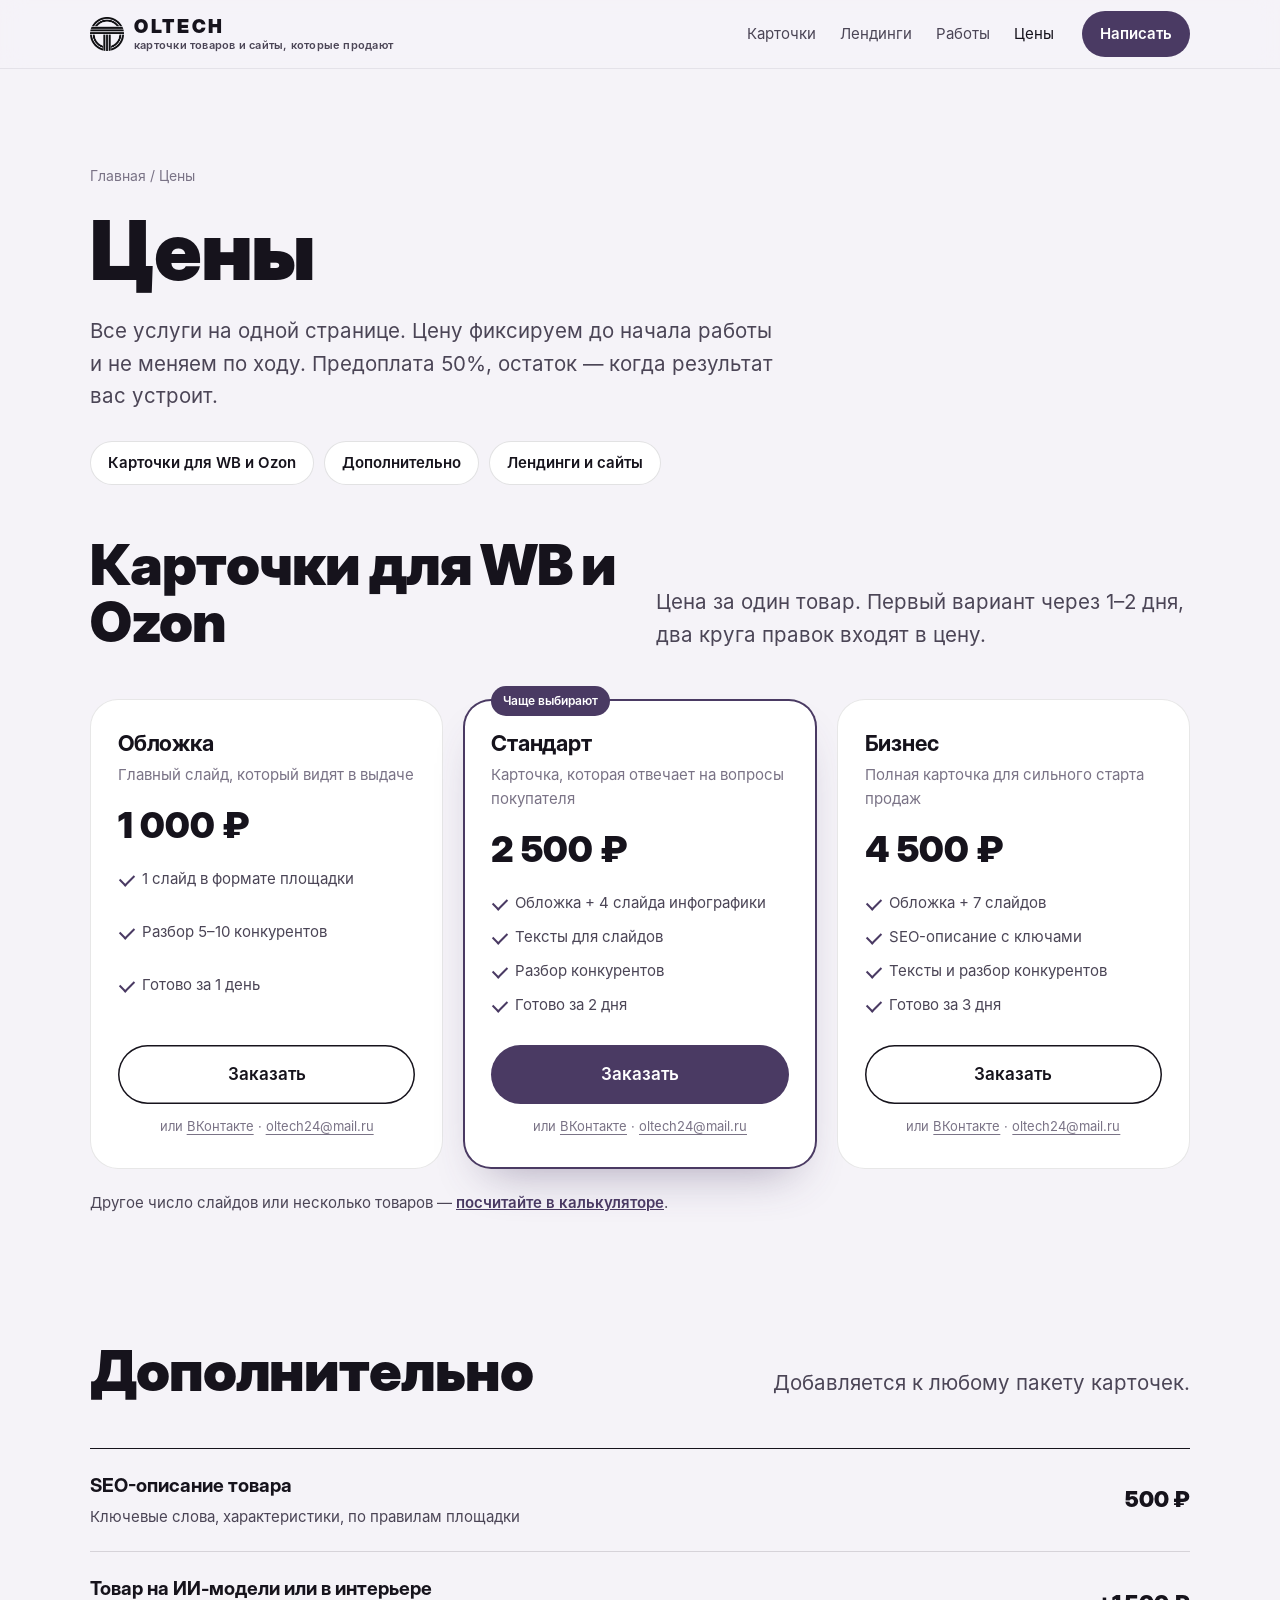
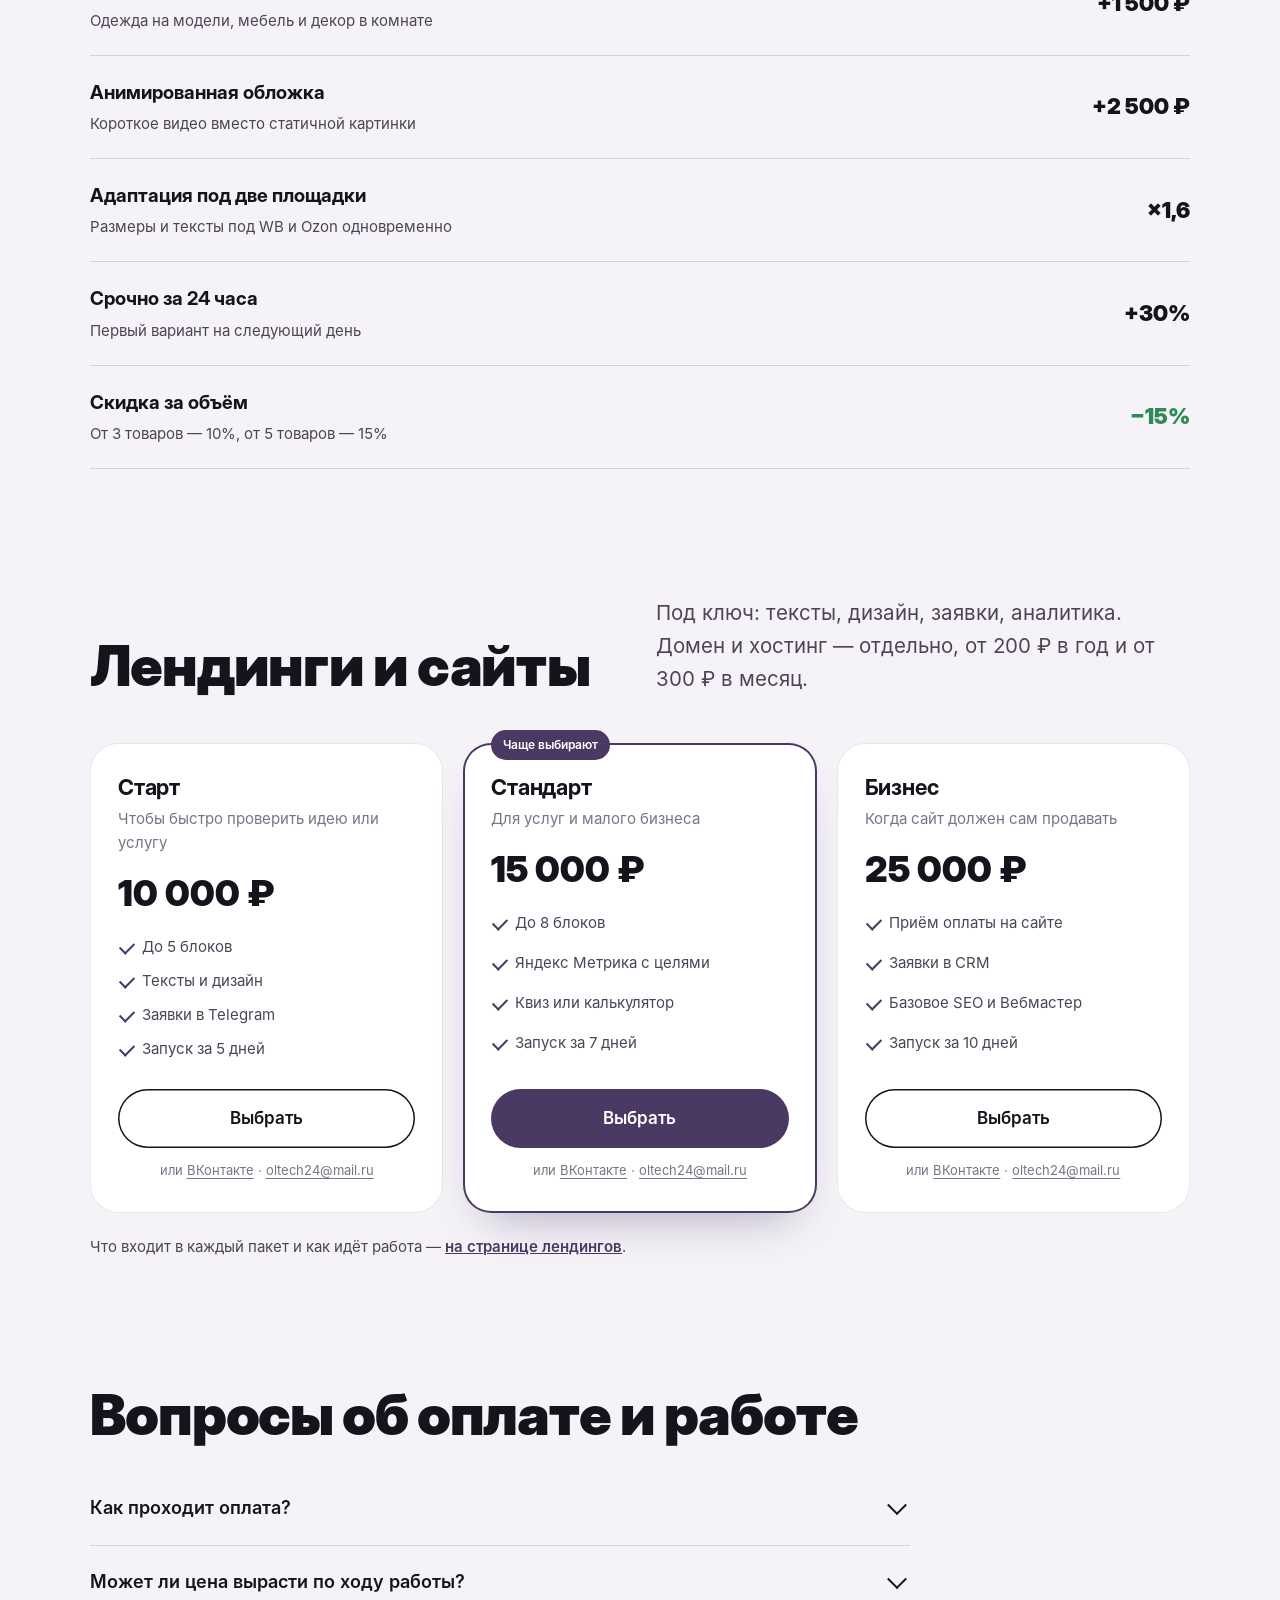
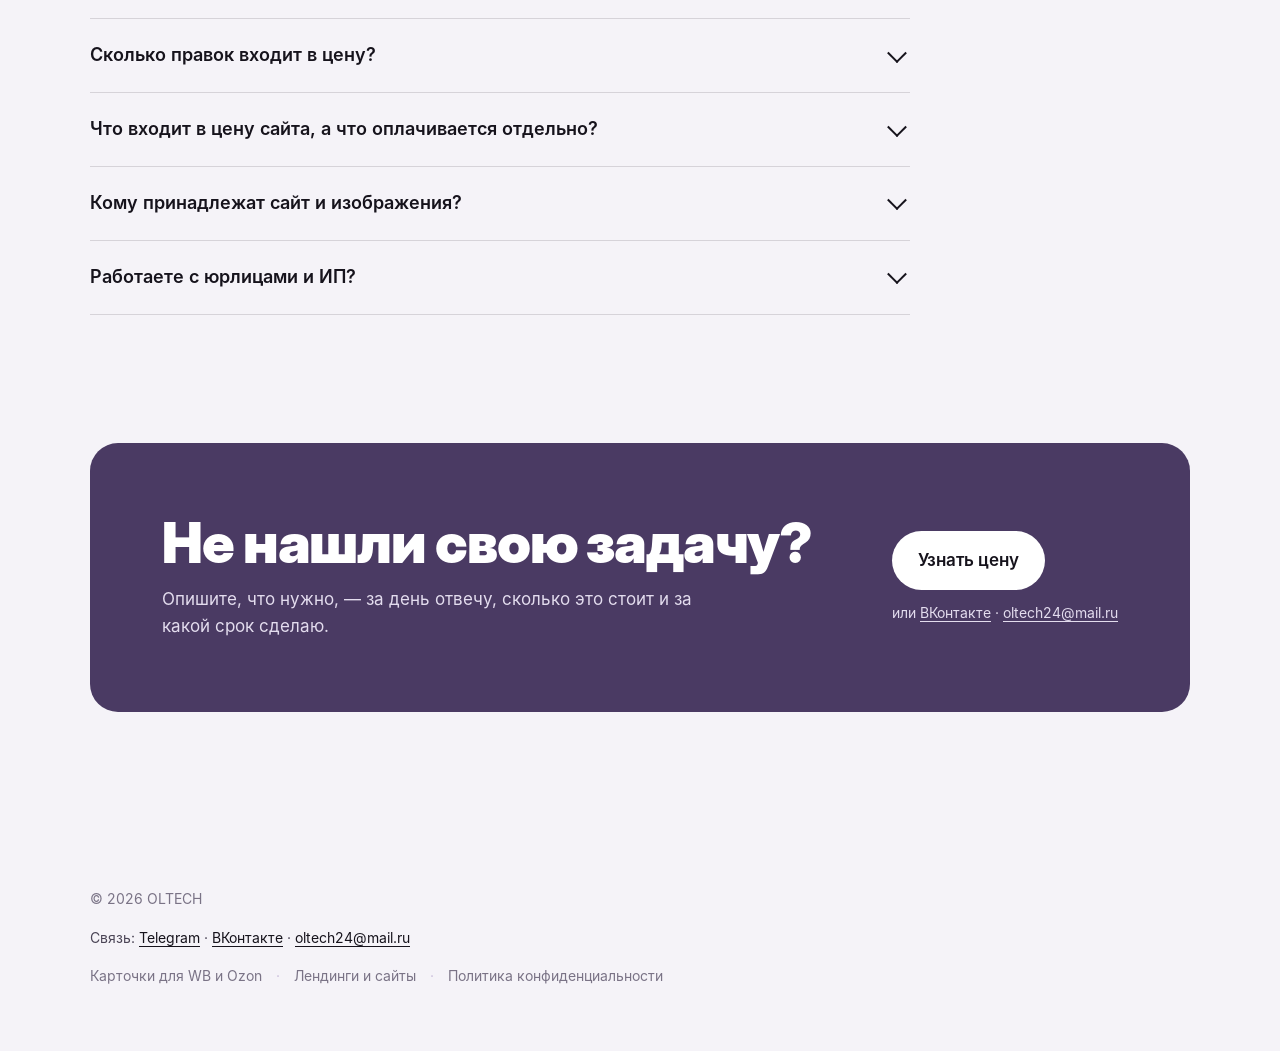
==== ceny/index.html @ dd29d1e2 "Контакты: ВК и почта под всеми кнопками связи (первый экран, тарифы, калькулятор) Co-Authored-By: Cl" ====
<!doctype html>
<html lang="ru">
<head>
<meta charset="utf-8">
<meta name="viewport" content="width=device-width, initial-scale=1">
<title>Цены на карточки для WB и Ozon и лендинги | OLTECH</title>
<meta name="description" content="Все цены OLTECH на одной странице: карточки для Wildberries и Ozon от 1 000 ₽, SEO-описание от 500 ₽, лендинги под ключ от 10 000 ₽. Цена фиксируется до начала работы.">
<link rel="canonical" href="https://oltech24.ru/ceny/">
<meta property="og:type" content="website">
<meta property="og:title" content="Цены OLTECH: карточки и лендинги">
<meta property="og:description" content="Карточки от 1 000 ₽, лендинги от 10 000 ₽. Цена фиксируется до начала работы.">
<meta property="og:url" content="https://oltech24.ru/ceny/">
<meta property="og:image" content="https://oltech24.ru/og.jpg">
<meta name="theme-color" content="#f5f3f8">
<link rel="icon" href="/favicon.png" type="image/png">
<link rel="apple-touch-icon" href="/apple-touch-icon.png">
<link rel="preload" href="/assets/fonts/inter-display-900.woff" as="font" type="font/woff" crossorigin>
<link rel="stylesheet" href="/assets/css/style.css?v=18">
<script type="application/ld+json">
{"@context":"https://schema.org","@graph":[
{"@type":"BreadcrumbList","itemListElement":[{"@type":"ListItem","position":1,"name":"Главная","item":"https://oltech24.ru/"},{"@type":"ListItem","position":2,"name":"Цены","item":"https://oltech24.ru/ceny/"}]},
{"@type":"OfferCatalog","name":"Услуги OLTECH","itemListElement":[
{"@type":"Offer","name":"Карточка товара: обложка","price":"1000","priceCurrency":"RUB"},
{"@type":"Offer","name":"Карточка товара: обложка и 4 слайда","price":"2500","priceCurrency":"RUB"},
{"@type":"Offer","name":"Карточка товара: обложка, 7 слайдов и SEO-описание","price":"4500","priceCurrency":"RUB"},
{"@type":"Offer","name":"Лендинг «Старт»","price":"10000","priceCurrency":"RUB"},
{"@type":"Offer","name":"Лендинг «Стандарт»","price":"15000","priceCurrency":"RUB"},
{"@type":"Offer","name":"Лендинг «Бизнес»","price":"25000","priceCurrency":"RUB"}]}
]}
</script>
</head>
<body>
<a class="skip" href="#main">К содержанию</a>

<header class="top">
  <div class="wrap">
    <a class="brand" href="/" aria-label="OLTECH, на главную"><img src="/assets/img/logo.png" alt="" width="34" height="34"><span class="brand-t"><b>OLTECH</b><small>карточки товаров и сайты,<br> которые продают</small></span></a>
    <nav class="nav" id="nav" aria-label="Разделы">
      <a href="/kartochki/">Карточки</a>
      <a href="/lendingi/">Лендинги</a>
      <a href="/#works">Работы</a>
      <a href="/ceny/" aria-current="page">Цены</a>
    </nav>
    <a class="btn btn-main" data-contact="Здравствуйте! Хочу узнать стоимость." href="https://t.me/olvr23">Написать</a>
    <button class="burger" type="button" aria-controls="nav" aria-expanded="false" aria-label="Меню"><span></span></button>
  </div>
</header>

<main id="main">
  <section class="page-hero" style="padding-bottom:28px">
    <div class="wrap">
      <p class="crumbs"><a href="/">Главная</a> / Цены</p>
      <h1>Цены</h1>
      <p class="lead">Все услуги на одной странице. Цену фиксируем до начала работы и не меняем по ходу. Предоплата 50%, остаток — когда результат вас устроит.</p>
      <div class="price-jump">
        <a href="#cards">Карточки для WB и Ozon</a>
        <a href="#extra">Дополнительно</a>
        <a href="#sites">Лендинги и сайты</a>
      </div>
    </div>
  </section>

  <section class="blk" id="cards" style="padding-top:24px" aria-labelledby="cards-h">
    <div class="wrap">
      <div class="blk-head">
        <h2 id="cards-h">Карточки для WB и Ozon</h2>
        <p class="lead">Цена за один товар. Первый вариант через 1–2 дня, два круга правок входят в цену.</p>
      </div>
      <div class="plans">
        <article class="plan">
          <h3>Обложка</h3>
          <p class="plan-for">Главный слайд, который видят в выдаче</p>
          <p class="plan-price">1 000 ₽</p>
          <ul>
            <li>1 слайд в формате площадки</li>
            <li>Разбор 5–10 конкурентов</li>
            <li>Готово за 1 день</li>
          </ul>
          <a class="btn btn-line" data-contact="Здравствуйте! Хочу обложку карточки (1 000 ₽). Товар: " href="https://t.me/olvr23">Заказать</a><span class="alt-contact">или <a href="https://vk.ru/id1036892390" target="_blank" rel="noopener">ВКонтакте</a> · <a href="mailto:oltech24@mail.ru">oltech24@mail.ru</a></span>
        </article>
        <article class="plan best">
          <span class="plan-tag">Чаще выбирают</span>
          <h3>Стандарт</h3>
          <p class="plan-for">Карточка, которая отвечает на вопросы покупателя</p>
          <p class="plan-price">2 500 ₽</p>
          <ul>
            <li>Обложка + 4 слайда инфографики</li>
            <li>Тексты для слайдов</li>
            <li>Разбор конкурентов</li>
            <li>Готово за 2 дня</li>
          </ul>
          <a class="btn btn-main" data-contact="Здравствуйте! Хочу карточку «Стандарт» (2 500 ₽). Товар: " href="https://t.me/olvr23">Заказать</a><span class="alt-contact">или <a href="https://vk.ru/id1036892390" target="_blank" rel="noopener">ВКонтакте</a> · <a href="mailto:oltech24@mail.ru">oltech24@mail.ru</a></span>
        </article>
        <article class="plan">
          <h3>Бизнес</h3>
          <p class="plan-for">Полная карточка для сильного старта продаж</p>
          <p class="plan-price">4 500 ₽</p>
          <ul>
            <li>Обложка + 7 слайдов</li>
            <li>SEO-описание с ключами</li>
            <li>Тексты и разбор конкурентов</li>
            <li>Готово за 3 дня</li>
          </ul>
          <a class="btn btn-line" data-contact="Здравствуйте! Хочу карточку «Бизнес» (4 500 ₽). Товар: " href="https://t.me/olvr23">Заказать</a><span class="alt-contact">или <a href="https://vk.ru/id1036892390" target="_blank" rel="noopener">ВКонтакте</a> · <a href="mailto:oltech24@mail.ru">oltech24@mail.ru</a></span>
        </article>
      </div>
      <p class="price-more">Другое число слайдов или несколько товаров — <a href="/kartochki/#calc">посчитайте в калькуляторе</a>.</p>
    </div>
  </section>

  <section class="blk" id="extra" style="padding-top:0" aria-labelledby="extra-h">
    <div class="wrap">
      <div class="blk-head">
        <h2 id="extra-h">Дополнительно</h2>
        <p class="lead">Добавляется к любому пакету карточек.</p>
      </div>
      <div class="price-list">
        <div><span><b>SEO-описание товара</b>Ключевые слова, характеристики, по правилам площадки</span><em>500 ₽</em></div>
        <div><span><b>Товар на ИИ-модели или в интерьере</b>Одежда на модели, мебель и декор в комнате</span><em>+1 500 ₽</em></div>
        <div><span><b>Анимированная обложка</b>Короткое видео вместо статичной картинки</span><em>+2 500 ₽</em></div>
        <div><span><b>Адаптация под две площадки</b>Размеры и тексты под WB и Ozon одновременно</span><em>×1,6</em></div>
        <div><span><b>Срочно за 24 часа</b>Первый вариант на следующий день</span><em>+30%</em></div>
        <div class="price-good"><span><b>Скидка за объём</b>От 3 товаров — 10%, от 5 товаров — 15%</span><em>−15%</em></div>
      </div>
    </div>
  </section>

  <section class="blk" id="sites" style="padding-top:0" aria-labelledby="sites-h">
    <div class="wrap">
      <div class="blk-head">
        <h2 id="sites-h">Лендинги и сайты</h2>
        <p class="lead">Под ключ: тексты, дизайн, заявки, аналитика. Домен и хостинг — отдельно, от 200 ₽ в год и от 300 ₽ в месяц.</p>
      </div>
      <div class="plans">
        <article class="plan">
          <h3>Старт</h3>
          <p class="plan-for">Чтобы быстро проверить идею или услугу</p>
          <p class="plan-price">10 000 ₽</p>
          <ul>
            <li>До 5 блоков</li>
            <li>Тексты и дизайн</li>
            <li>Заявки в Telegram</li>
            <li>Запуск за 5 дней</li>
          </ul>
          <a class="btn btn-line" data-contact="Здравствуйте! Интересует лендинг, пакет «Старт» (10 000 ₽). Мой бизнес: " href="https://t.me/olvr23">Выбрать</a><span class="alt-contact">или <a href="https://vk.ru/id1036892390" target="_blank" rel="noopener">ВКонтакте</a> · <a href="mailto:oltech24@mail.ru">oltech24@mail.ru</a></span>
        </article>
        <article class="plan best">
          <span class="plan-tag">Чаще выбирают</span>
          <h3>Стандарт</h3>
          <p class="plan-for">Для услуг и малого бизнеса</p>
          <p class="plan-price">15 000 ₽</p>
          <ul>
            <li>До 8 блоков</li>
            <li>Яндекс Метрика с целями</li>
            <li>Квиз или калькулятор</li>
            <li>Запуск за 7 дней</li>
          </ul>
          <a class="btn btn-main" data-contact="Здравствуйте! Интересует лендинг, пакет «Стандарт» (15 000 ₽). Мой бизнес: " href="https://t.me/olvr23">Выбрать</a><span class="alt-contact">или <a href="https://vk.ru/id1036892390" target="_blank" rel="noopener">ВКонтакте</a> · <a href="mailto:oltech24@mail.ru">oltech24@mail.ru</a></span>
        </article>
        <article class="plan">
          <h3>Бизнес</h3>
          <p class="plan-for">Когда сайт должен сам продавать</p>
          <p class="plan-price">25 000 ₽</p>
          <ul>
            <li>Приём оплаты на сайте</li>
            <li>Заявки в CRM</li>
            <li>Базовое SEO и Вебмастер</li>
            <li>Запуск за 10 дней</li>
          </ul>
          <a class="btn btn-line" data-contact="Здравствуйте! Интересует лендинг, пакет «Бизнес» (25 000 ₽). Мой бизнес: " href="https://t.me/olvr23">Выбрать</a><span class="alt-contact">или <a href="https://vk.ru/id1036892390" target="_blank" rel="noopener">ВКонтакте</a> · <a href="mailto:oltech24@mail.ru">oltech24@mail.ru</a></span>
        </article>
      </div>
      <p class="price-more">Что входит в каждый пакет и как идёт работа — <a href="/lendingi/">на странице лендингов</a>.</p>
    </div>
  </section>

  <section class="blk" style="padding-top:0" aria-labelledby="faq-h">
    <div class="wrap">
      <h2 id="faq-h" style="margin-bottom:28px">Вопросы об оплате и работе</h2>
      <div class="faq">
        <details><summary>Как проходит оплата?</summary><p>Предоплата 50%, остаток — когда результат вас устроит. Работаю официально как самозанятый: после оплаты присылаю чек из приложения «Мой налог».</p></details>
        <details><summary>Может ли цена вырасти по ходу работы?</summary><p>Нет. Цену фиксируем до начала, исходя из задачи. Если в процессе вы захотите добавить что-то сверх оговорённого, сначала скажу, сколько это стоит, и только после вашего согласия возьмусь.</p></details>
        <details><summary>Сколько правок входит в цену?</summary><p>Два круга правок — и для карточек, и для сайтов. Мелкие правки на сайте в первый месяц после запуска вношу бесплатно.</p></details>
        <details><summary>Что входит в цену сайта, а что оплачивается отдельно?</summary><p>В цену входят тексты, дизайн, вёрстка, адаптация под телефон, подключение заявок и аналитики. Отдельно — домен (от 200 ₽ в год) и хостинг (от 300 ₽ в месяц): они оформляются на вас, чтобы сайт был вашей собственностью.</p></details>
        <details><summary>Кому принадлежат сайт и изображения?</summary><p>Вам. После оплаты передаю все файлы, доступы к домену, хостингу и Метрике. Права на готовые изображения тоже ваши.</p></details>
        <details><summary>Работаете с юрлицами и ИП?</summary><p>Да. Самозанятый может работать с ИП и компаниями: выставляю счёт и выдаю чек, налог за меня платить не нужно.</p></details>
      </div>
    </div>
  </section>

  <section class="blk" style="padding-top:0">
    <div class="wrap">
      <div class="final">
        <div>
          <h2>Не нашли свою задачу?</h2>
          <p>Опишите, что нужно, — за день отвечу, сколько это стоит и за какой срок сделаю.</p>
        </div>
        <div class="cta-act"><a class="btn btn-main" data-contact="Здравствуйте! Хочу узнать стоимость. Задача: " href="https://t.me/olvr23">Узнать цену</a><span class="alt-contact">или <a href="https://vk.ru/id1036892390" target="_blank" rel="noopener">ВКонтакте</a> · <a href="mailto:oltech24@mail.ru">oltech24@mail.ru</a></span></div>
      </div>
    </div>
  </section>
</main>

<footer class="foot">
  <div class="wrap">
    <span>© <span id="year">2026</span> OLTECH</span>
    <span class="foot-contacts">Связь: <a href="https://t.me/olvr23" target="_blank" rel="noopener">Telegram</a> <span class="dot" aria-hidden="true">·</span> <a href="https://vk.ru/id1036892390" target="_blank" rel="noopener">ВКонтакте</a> <span class="dot" aria-hidden="true">·</span> <a href="mailto:oltech24@mail.ru">oltech24@mail.ru</a></span>
    <span class="foot-links"><a href="/kartochki/">Карточки для WB и Ozon</a> <span class="dot" aria-hidden="true">·</span> <a href="/lendingi/">Лендинги и сайты</a> <span class="dot" aria-hidden="true">·</span> <a href="/privacy/">Политика конфиденциальности</a> <span class="dot" aria-hidden="true">·</span> <button class="linkish" type="button" data-cookie-settings>Настройки cookie</button></span>
  </div>
</footer>
<button class="to-top" type="button" aria-label="Наверх"><svg viewBox="0 0 24 24" fill="none" stroke="currentColor" stroke-width="2.4" stroke-linecap="round" stroke-linejoin="round" aria-hidden="true"><path d="M12 19V5M5 12l7-7 7 7"/></svg></button>
<script src="/assets/js/metrika.js?v=6"></script>
<script src="/assets/js/main.js?v=7" defer></script>
</body>
</html>
---- assets/css/style.css ----
@font-face{font-family:"Inter";src:url(/assets/fonts/inter-400.woff) format("woff");font-weight:400;font-display:swap}
@font-face{font-family:"Inter";src:url(/assets/fonts/inter-600.woff) format("woff");font-weight:600;font-display:swap}
@font-face{font-family:"Inter Display";src:url(/assets/fonts/inter-display-700.woff) format("woff");font-weight:700;font-display:swap}
@font-face{font-family:"Inter Display";src:url(/assets/fonts/inter-display-900.woff) format("woff");font-weight:900;font-display:swap}

:root{
  --paper:#f5f3f8;
  --mist:#e9e4f0;
  --lilac:#cbbfdb;
  --plum:#4a3a63;
  --night:#1c1627;
  --ink:#16131c;
  --ink-2:#4b4556;
  --ink-3:#7a7386;
  --white:#fff;
  --ok:#2f7a4b;
  --display:"Inter Display","Inter",system-ui,sans-serif;
  --body:"Inter",system-ui,-apple-system,"Segoe UI",sans-serif;
  --wrap:1180px;
  --gut:clamp(16px,4vw,40px);
  --r-sm:10px;--r-md:18px;--r-lg:28px;
}
*{box-sizing:border-box;margin:0;padding:0}
html{scroll-behavior:smooth;-webkit-text-size-adjust:100%}
body{font-family:var(--body);font-size:17px;line-height:1.6;color:var(--ink);background:var(--paper);-webkit-font-smoothing:antialiased;overflow-x:hidden}
img{display:block;max-width:100%;height:auto}
a{color:inherit}
button{font:inherit;cursor:pointer}
:focus-visible{outline:3px solid var(--plum);outline-offset:3px;border-radius:6px}
.wrap{max-width:var(--wrap);margin:0 auto;padding:0 var(--gut)}
.skip{position:absolute;left:-999px}.skip:focus{left:16px;top:16px;z-index:99;background:var(--white);padding:10px 14px}

/* type */
h1,h2,h3{font-family:var(--display);font-weight:900;letter-spacing:-.02em;line-height:1.02;color:var(--ink)}
h1{font-size:clamp(40px,6.4vw,84px)}
h2{font-size:clamp(32px,4.4vw,56px)}
h3{font-size:clamp(21px,2vw,26px);font-weight:700;letter-spacing:-.01em;line-height:1.15}
.lead{font-size:clamp(18px,1.6vw,21px);color:var(--ink-2);max-width:34em}
.muted{color:var(--ink-3)}
p+p{margin-top:.8em}

/* buttons */
.btn{display:inline-flex;align-items:center;gap:10px;border:0;border-radius:999px;padding:16px 26px;font-weight:600;font-size:17px;text-decoration:none;transition:transform .15s ease,background .2s ease}
.btn:active{transform:scale(.98)}
.btn-main{background:var(--plum);color:var(--white)}
.btn-main:hover{background:var(--night)}
.btn-line{background:transparent;color:var(--ink);box-shadow:inset 0 0 0 1.5px var(--ink)}
.btn-line:hover{background:var(--white)}
.btn svg{width:20px;height:20px;flex:none}

/* header */
.top{position:sticky;top:0;z-index:50;background:rgba(245,243,248,.86);backdrop-filter:saturate(1.4) blur(12px);-webkit-backdrop-filter:saturate(1.4) blur(12px);border-bottom:1px solid rgba(22,19,28,.07)}
.top .wrap{display:flex;align-items:center;gap:28px;height:68px}
.brand{display:flex;align-items:center;gap:10px;text-decoration:none}
.brand img{width:34px;height:34px}
.brand b{font-family:var(--display);font-weight:900;font-size:19px;letter-spacing:.14em}
.brand-t{display:flex;flex-direction:column;line-height:1}
.brand-t small{margin-top:4px;font-size:11px;font-weight:600;letter-spacing:.02em;color:var(--ink-2);white-space:nowrap}
.brand-t small br{display:none}
@media(max-width:480px){.brand{gap:8px}.brand-t small{font-size:10px;line-height:1.2;margin-top:3px}.brand-t small br{display:inline}}
@media(max-width:340px){.brand-t small{display:none}}
.nav{display:flex;gap:24px;margin-left:auto}
.nav a{text-decoration:none;font-size:15px;color:var(--ink-2)}
.nav a:hover,.nav a[aria-current]{color:var(--ink)}
.top .btn{padding:11px 18px;font-size:15px}
.burger{display:none}
@media(max-width:860px){
  .top .wrap{gap:12px}
  .top .btn{margin-left:auto}
  .burger{display:grid;place-items:center;width:44px;height:44px;border:0;border-radius:12px;background:var(--mist);cursor:pointer;padding:0}
  .burger span,.burger span::before,.burger span::after{display:block;width:18px;height:2px;border-radius:2px;background:var(--ink);transition:transform .2s,opacity .2s}
  .burger span{position:relative}
  .burger span::before,.burger span::after{content:"";position:absolute;left:0}
  .burger span::before{top:-6px}.burger span::after{top:6px}
  .top.open .burger span{background:transparent}
  .top.open .burger span::before{transform:translateY(6px) rotate(45deg)}
  .top.open .burger span::after{transform:translateY(-6px) rotate(-45deg)}
  .nav{display:none;position:absolute;top:68px;left:0;right:0;flex-direction:column;gap:0;margin:0;padding:8px 16px 16px;background:var(--paper);border-bottom:1px solid rgba(22,19,28,.08);box-shadow:0 18px 30px rgba(22,19,28,.08)}
  .top.open .nav{display:flex}
  .nav a{padding:14px 4px;font-size:17px;border-bottom:1px solid rgba(22,19,28,.06)}
  .nav a:last-child{border-bottom:0}
}

/* ---------- HERO: the card that becomes a sale ---------- */
.hero{position:relative;height:300vh;background:linear-gradient(180deg,var(--paper) 0%,var(--mist) 100%)}
.hero-stick{position:sticky;top:68px;height:calc(100vh - 68px);min-height:600px;display:flex;align-items:center;overflow:hidden}
.hero-grid{display:grid;grid-template-columns:1.05fr .95fr;gap:48px;align-items:center;width:100%}
.hero h1 span{display:block}
.hero .lead{margin-top:24px}
.hero-cta{display:flex;flex-wrap:wrap;gap:12px;margin-top:32px}
.hero-facts{display:flex;gap:28px;margin-top:36px;font-size:15px;color:var(--ink-2)}
.hero-facts b{display:block;font-family:var(--display);font-size:26px;font-weight:900;color:var(--ink);line-height:1.1}

.phone{position:relative;justify-self:center;width:min(360px,80vw);aspect-ratio:9/18.5;background:var(--ink);border-radius:46px;padding:12px;box-shadow:0 40px 80px -20px rgba(28,22,39,.45)}
.screen{position:relative;height:100%;background:#f2f1f5;border-radius:36px;overflow:hidden;padding:46px 12px 12px}
.search{height:38px;border-radius:12px;background:var(--white);display:flex;align-items:center;gap:8px;padding:0 12px;font-size:13px;color:var(--ink-3);box-shadow:0 1px 0 rgba(0,0,0,.04)}
.search svg{width:16px;height:16px}
.feed{display:grid;grid-template-columns:1fr 1fr;gap:10px;margin-top:12px}
.tile{background:var(--white);border-radius:12px;padding:6px 6px 10px}
.tile .ph{aspect-ratio:3/4;border-radius:8px;background:linear-gradient(160deg,#e4e1ea,#d6d2de)}
.tile .ln{height:7px;border-radius:4px;background:#e2dfe8;margin:8px 4px 0}
.tile .ln.p{width:46%;height:10px;background:#cfc9d9}
.tile.me .ph{position:relative;overflow:hidden;background:none}
.tile.me img{position:absolute;inset:0;width:100%;height:100%;object-fit:cover}
.tile.me .after{clip-path:inset(0 0 calc(100% * (1 - var(--p,0))) 0)}
.tile.me{position:relative;z-index:2;outline:2px solid transparent;transition:outline-color .3s;transform-origin:85% 15%;transform:scale(calc(1 + var(--lift,0) * .62)) translate(calc(var(--lift,0) * -22%),calc(var(--lift,0) * 18%));box-shadow:0 calc(var(--lift,0) * 30px) calc(var(--lift,0) * 50px) -12px rgba(28,22,39,.5)}
.tile.me.on{outline-color:var(--plum)}
.notes{position:absolute;inset:0;pointer-events:none;z-index:5}
.note{position:absolute;max-width:210px;background:var(--white);border-radius:14px;padding:10px 14px;font-size:14px;line-height:1.35;box-shadow:0 14px 32px -10px rgba(28,22,39,.35);opacity:0;transform:translateY(10px);transition:opacity .35s ease,transform .35s ease}
.note b{display:block;font-size:13px;color:var(--plum)}
.note.on{opacity:1;transform:none}
.note.n1{left:-150px;top:16%}
.note.n2{right:-150px;top:34%}
.note.n3{right:-150px;top:60%}
.scroll-hint{position:absolute;left:50%;bottom:22px;transform:translateX(-50%);font-size:13px;color:var(--ink-3)}
@media(max-width:960px){
  .hero{height:auto}
  .hero-stick{position:relative;top:0;height:auto;min-height:0;padding:56px 0 72px}
  .hero-grid{grid-template-columns:1fr;gap:48px}
  .phone{width:min(320px,72vw)}
  .note{max-width:min(150px,36vw);padding:7px 10px;font-size:11.5px;line-height:1.28;border-radius:11px}
  .note b{font-size:11.5px;margin-bottom:1px}
  .note::after{content:"";position:absolute;width:10px;height:10px;background:var(--white);transform:rotate(45deg);border-radius:2px}
  .note.n1{left:-12vw;top:23%}
  .note.n2{left:-12vw;top:41%}
  .note.n1::after,.note.n2::after{right:-4px;top:calc(50% - 5px)}
  .note.n3{right:-10vw;top:69%}
  .note.n3::after{left:26px;top:-4px}
  .tile.me{transform:scale(calc(1 + var(--lift,0) * .35)) translate(calc(var(--lift,0) * -14%),calc(var(--lift,0) * 10%))}
  .hero-facts{gap:18px}.hero-facts b{font-size:21px;white-space:nowrap}
  .scroll-hint{display:none}
}
@media(prefers-reduced-motion:reduce){
  .hero{height:auto}.hero-stick{position:relative;height:auto;padding:64px 0}
  .tile.me .after{clip-path:none}.note{opacity:1;transform:none;transition:none}
  html{scroll-behavior:auto}
}

/* sections */
section.blk{padding:clamp(72px,10vw,128px) 0}
.blk-head{display:grid;grid-template-columns:1fr 1fr;gap:32px;align-items:end;margin-bottom:48px}
.blk-head .lead{justify-self:end}
@media(max-width:860px){.blk-head{grid-template-columns:1fr}.blk-head .lead{justify-self:start}}

/* services: rows, not cards */
.svc{border-top:1.5px solid var(--ink)}
.svc-row{display:grid;grid-template-columns:1.1fr 1.4fr auto;gap:32px;align-items:center;padding:30px 0;border-bottom:1px solid rgba(22,19,28,.14);text-decoration:none}
.svc-row p{color:var(--ink-2);font-size:16px}
.svc-row .price{font-family:var(--display);font-weight:700;font-size:20px;white-space:nowrap}
.svc-row:hover h3{color:var(--plum)}
.svc-row .soon{font-size:13px;color:var(--ink-3);font-weight:600}
@media(max-width:760px){.svc-row{grid-template-columns:1fr;gap:8px}}

/* works */
.works{background:var(--night);color:var(--white)}
.works h2,.works h3{color:var(--white)}
.works .lead{color:#c9c0d7}
.strip{display:flex;gap:18px;overflow-x:auto;scroll-snap-type:x mandatory;padding:4px var(--gut) 24px;margin:0 calc(var(--gut) * -1);scrollbar-width:thin}
.strip figure{flex:0 0 clamp(220px,26vw,300px);scroll-snap-align:start}
.strip img{border-radius:var(--r-md);aspect-ratio:3/4;object-fit:cover;width:100%;background:#2a2238}
.strip figcaption{margin-top:10px;font-size:14px;color:#b9afc8}
.strip figcaption b{display:block;color:var(--white);font-weight:600}

/* process */
.steps{list-style:none;display:grid;grid-template-columns:repeat(5,1fr);gap:20px;counter-reset:s}
.step{counter-increment:s;padding-top:20px;border-top:1.5px solid var(--ink)}
.step::before{content:counter(s);font-family:var(--display);font-weight:900;font-size:40px;line-height:1;color:var(--lilac);display:block;margin-bottom:14px}
.step p{font-size:15px;color:var(--ink-2);margin-top:6px}
@media(max-width:960px){.steps{grid-template-columns:1fr 1fr}}
@media(max-width:560px){.steps{grid-template-columns:1fr}}

/* about */
.about{display:grid;grid-template-columns:.9fr 1.1fr;gap:56px;align-items:center}
.about img{border-radius:var(--r-lg);aspect-ratio:1;object-fit:cover}
.about ul{list-style:none;margin-top:24px}
.about li{padding:12px 0;border-bottom:1px solid rgba(22,19,28,.12)}
@media(max-width:860px){.about{grid-template-columns:1fr}}

/* faq */
.faq{max-width:820px}
.faq details{border-bottom:1px solid rgba(22,19,28,.14)}
.faq summary{list-style:none;cursor:pointer;padding:22px 40px 22px 0;font-weight:600;font-size:18px;position:relative}
.faq summary::-webkit-details-marker{display:none}
.faq summary::after{content:"";position:absolute;right:6px;top:50%;width:12px;height:12px;border-right:2px solid var(--ink);border-bottom:2px solid var(--ink);transform:translateY(-70%) rotate(45deg);transition:transform .2s}
.faq details[open] summary::after{transform:translateY(-30%) rotate(-135deg)}
.faq details p{padding:0 0 22px;color:var(--ink-2);max-width:62ch}

/* final cta */
.final{background:var(--plum);color:var(--white);border-radius:var(--r-lg);padding:clamp(36px,6vw,72px);display:grid;grid-template-columns:1.3fr auto;gap:32px;align-items:center}
.final h2{color:var(--white)}
.final p{color:#e3dcee;margin-top:14px;max-width:34em}
.final .btn-main{background:var(--white);color:var(--ink)}
.final .btn-main:hover{background:var(--mist)}
@media(max-width:760px){.final{grid-template-columns:1fr}}

/* footer */
.foot{padding:48px 0 64px;font-size:14px;color:var(--ink-3)}
.foot .wrap{display:flex;flex-wrap:wrap;gap:16px 32px;justify-content:space-between}
.foot a{text-decoration:none}.foot a:hover{color:var(--ink)}
.foot-contacts{flex-basis:100%;color:var(--ink-2)}
.foot-contacts a{color:var(--ink);text-decoration:underline;text-underline-offset:3px}

/* кнопка + запасные контакты (ВК, почта) */
.cta-act{display:flex;flex-direction:column;align-items:flex-start;gap:12px}
.alt-contact{font-size:14px;color:var(--ink-3)}
.alt-contact a{color:inherit;text-underline-offset:3px}
.alt-contact a:hover{color:var(--ink)}
.final .alt-contact{color:#e3dcee}
.plan .alt-contact{margin-top:12px;text-align:center;font-size:13px}
.calc-out .alt-contact{color:rgba(255,255,255,.7);font-size:13px}
.calc-out .alt-contact a:hover{color:var(--white)}
.final .alt-contact a:hover{color:var(--white)}

/* ---------- /kartochki ---------- */
.page-hero{padding:clamp(56px,8vw,96px) 0 clamp(40px,6vw,64px)}
.page-hero .lead{margin-top:22px}
.crumbs{font-size:14px;color:var(--ink-3);margin-bottom:22px}
.crumbs a{text-decoration:none}

.ba-wrap{display:grid;grid-template-columns:1fr 1fr;gap:28px}
@media(max-width:860px){.ba-wrap{grid-template-columns:1fr}}
.ba{position:relative;aspect-ratio:3/4;border-radius:var(--r-md);overflow:hidden;user-select:none;touch-action:pan-y;background:var(--mist)}
.ba img{position:absolute;inset:0;width:100%;height:100%;object-fit:cover}
.ba .ba-after{clip-path:inset(0 0 0 var(--x,50%))}
.ba-handle{position:absolute;top:0;bottom:0;left:var(--x,50%);width:2px;background:var(--white);transform:translateX(-1px)}
.ba-handle::after{content:"";position:absolute;top:50%;left:50%;width:44px;height:44px;margin:-22px 0 0 -22px;border-radius:50%;background:var(--white);box-shadow:0 6px 18px rgba(0,0,0,.25)}
.ba input{position:absolute;inset:0;width:100%;height:100%;opacity:0;cursor:ew-resize;margin:0}
.ba-tag{position:absolute;top:14px;padding:6px 12px;border-radius:999px;font-size:13px;font-weight:600;background:rgba(22,19,28,.72);color:var(--white)}
.ba-tag.l{left:14px}.ba-tag.r{right:14px;background:var(--plum)}
.ba-cap{margin-top:12px;font-size:14px;color:var(--ink-3)}

.funnel{display:grid;grid-template-columns:repeat(3,1fr);gap:0;border-top:1.5px solid var(--ink)}
.funnel div{padding:26px 24px 26px 0;border-bottom:1px solid rgba(22,19,28,.14)}
.funnel b{display:block;font-family:var(--display);font-weight:700;font-size:20px;margin-bottom:6px}
.funnel p{color:var(--ink-2);font-size:15px}
@media(max-width:860px){.funnel{grid-template-columns:1fr 1fr}}
@media(max-width:560px){.funnel{grid-template-columns:1fr}}

/* calculator */
.calc{display:grid;grid-template-columns:1.25fr .75fr;gap:0;background:var(--white);border-radius:var(--r-lg);overflow:hidden;box-shadow:0 30px 60px -30px rgba(28,22,39,.3)}
.calc-in{padding:clamp(24px,4vw,44px);display:grid;gap:26px}
.calc-out{background:var(--night);color:var(--white);padding:clamp(24px,4vw,44px);display:flex;flex-direction:column;gap:18px}
.field label,.field legend{display:block;font-weight:600;margin-bottom:10px}
fieldset.field{border:0;min-width:0}
.seg{display:flex;flex-wrap:wrap;gap:8px}
.seg input{position:absolute;opacity:0}
.seg label{margin:0;padding:10px 16px;border-radius:999px;box-shadow:inset 0 0 0 1.5px var(--lilac);font-weight:500;cursor:pointer}
.seg input:checked+label{background:var(--plum);color:var(--white);box-shadow:none}
.seg input:focus-visible+label{outline:3px solid var(--plum);outline-offset:2px}
.range{display:flex;align-items:center;gap:16px}
.range input{flex:1;accent-color:var(--plum)}
.range output{font-family:var(--display);font-weight:900;font-size:26px;min-width:2ch;text-align:right}
.checks{display:grid;gap:10px}
.checks label{display:flex;gap:12px;align-items:flex-start;font-weight:400;margin:0;cursor:pointer}
.checks input{margin-top:5px;width:18px;height:18px;accent-color:var(--plum);flex:none}
.checks small{color:var(--ink-3)}
.sum-label{font-size:15px;color:#c9c0d7}
.sum{font-family:var(--display);font-weight:900;font-size:clamp(40px,5vw,58px);line-height:1}
.per{font-size:15px;color:#c9c0d7}
.disc{font-size:15px;color:#b8e6c6;min-height:1.4em}
.calc-out .btn-main{background:var(--white);color:var(--ink);justify-content:center;margin-top:auto}
.calc-out .btn-line{color:var(--white);box-shadow:inset 0 0 0 1.5px rgba(255,255,255,.4);justify-content:center}
.calc-note{font-size:13px;color:#9d93ad}
@media(max-width:860px){.calc{grid-template-columns:1fr}}

.audit{display:grid;grid-template-columns:1fr auto;gap:28px;align-items:center;padding:clamp(28px,5vw,48px);border-radius:var(--r-lg);box-shadow:inset 0 0 0 1.5px var(--ink)}
.audit p{color:var(--ink-2);margin-top:12px;max-width:40em}
@media(max-width:760px){.audit{grid-template-columns:1fr}}

.toast{position:fixed;left:50%;bottom:24px;transform:translate(-50%,20px);background:var(--ink);color:var(--white);padding:12px 18px;border-radius:12px;font-size:15px;opacity:0;transition:.25s;pointer-events:none;z-index:60}
.toast.on{opacity:1;transform:translate(-50%,0)}

/* Кнопка «наверх» */
.to-top{position:fixed;right:18px;bottom:22px;z-index:60;width:46px;height:46px;border:0;border-radius:50%;background:var(--plum);color:var(--white);display:grid;place-items:center;cursor:pointer;box-shadow:0 10px 24px -8px rgba(28,22,39,.55);opacity:0;transform:translateY(12px);pointer-events:none;transition:opacity .25s,transform .25s}
.to-top.on{opacity:1;transform:none;pointer-events:auto}
.to-top:hover{background:var(--night)}
.to-top svg{width:20px;height:20px}
@media(max-width:860px){.to-top{right:14px;bottom:16px;width:44px;height:44px}}
.foot-links{display:flex;flex-wrap:wrap;align-items:center;gap:8px 14px}
.foot-links .dot{color:var(--lilac)}

/* Пакеты лендингов */
.plans{display:grid;grid-template-columns:repeat(3,1fr);gap:20px;align-items:stretch}
.plan{position:relative;display:flex;flex-direction:column;padding:32px 28px;border-radius:var(--r-lg);background:var(--white);box-shadow:inset 0 0 0 1px rgba(22,19,28,.1)}
.plan.best{box-shadow:inset 0 0 0 2px var(--plum),0 24px 48px -24px rgba(74,58,99,.45)}
.plan-tag{position:absolute;top:-13px;left:28px;padding:5px 12px;border-radius:999px;background:var(--plum);color:var(--white);font-size:12px;font-weight:600}
.plan h3{font-size:22px}
.plan-for{margin-top:6px;color:var(--ink-3);font-size:15px}
.plan-price{margin-top:20px;font-family:var(--display);font-weight:900;font-size:36px;line-height:1}
.plan ul{list-style:none;margin:24px 0 28px;padding:0;display:grid;gap:10px;flex:1}
.plan li{position:relative;padding-left:24px;font-size:15px;color:var(--ink-2)}
.plan li::before{content:"";position:absolute;left:2px;top:.45em;width:12px;height:7px;border-left:2px solid var(--plum);border-bottom:2px solid var(--plum);transform:rotate(-45deg)}
.plan .btn{justify-content:center;text-align:center}
@media(max-width:860px){.plans{grid-template-columns:1fr;gap:28px}}
.search{white-space:nowrap;overflow:hidden}
@media(max-width:375px){.note{max-width:38vw;font-size:11px}.note b{font-size:11px}.search{font-size:12px}}

/* Лендинги: первый экран с макетом сайта */
.lp-grid{display:grid;grid-template-columns:1.02fr .98fr;gap:56px;align-items:center}
.lp-visual{position:relative;padding:28px 18px 44px}
.bw{border-radius:18px;background:var(--white);box-shadow:0 40px 80px -28px rgba(28,22,39,.42),0 0 0 1px rgba(22,19,28,.06);overflow:hidden;transform:perspective(1400px) rotateY(-7deg) rotateX(3deg);transform-origin:left center}
.bw-bar{display:flex;align-items:center;gap:6px;padding:11px 14px;background:#ece9f1}
.bw-bar i{width:10px;height:10px;border-radius:50%;background:#d3cddc}
.bw-bar span{margin-left:12px;flex:1;max-width:240px;padding:4px 12px;border-radius:8px;background:var(--white);font-size:11px;color:var(--ink-3)}
.bw-page{padding:16px 20px 22px;background:linear-gradient(180deg,#fbf7f2,#f3ece3)}
.bw-nav{display:flex;align-items:center;gap:12px;font-size:12px}
.bw-nav b{font-family:var(--display);font-size:15px;margin-right:auto;color:#3b2a1f}
.bw-nav span{width:38px;height:6px;border-radius:3px;background:#dccfc1}
.bw-nav em{font-style:normal;font-weight:600;font-size:11px;padding:6px 12px;border-radius:999px;background:#3b2a1f;color:#fff}
.bw-hero{display:grid;grid-template-columns:1.2fr .8fr;gap:14px;align-items:center;margin-top:22px}
.bw-h{font-family:var(--display);font-weight:900;font-size:clamp(20px,2.3vw,30px);line-height:1.02;color:#2a1d14;letter-spacing:-.02em}
.bw-t{margin-top:10px;font-size:12px;line-height:1.4;color:#7a6556}
.bw-btn{display:inline-block;margin-top:14px;padding:9px 16px;border-radius:999px;background:#c8642c;color:#fff;font-size:12px;font-weight:600}
.bw-cup{aspect-ratio:1;border-radius:22px;background:radial-gradient(circle at 50% 38%,#7a4a2c 0 22%,#e9d8c6 23% 31%,transparent 32%),radial-gradient(circle at 50% 60%,#fff 0 40%,transparent 41%),linear-gradient(150deg,#e7b48a,#c8642c)}
.bw-row{display:grid;grid-template-columns:repeat(3,1fr);gap:10px;margin-top:20px}
.bw-row span{height:46px;border-radius:12px;background:#fff;box-shadow:0 1px 0 rgba(0,0,0,.04)}
.pop{position:absolute;display:flex;align-items:center;gap:10px;padding:11px 14px;border-radius:16px;background:var(--white);box-shadow:0 18px 36px -12px rgba(28,22,39,.38);font-size:12.5px;line-height:1.3;color:var(--ink-2);animation:pop-in .6s cubic-bezier(.2,.8,.2,1) both}
.pop b{display:block;font-size:13px;color:var(--ink)}
.pop-ic{flex:none;width:30px;height:30px;border-radius:50%;display:grid;place-items:center}
.pop-ic.tg{background:#2aabee}
.pop-ic.tg::before{content:"";width:12px;height:10px;background:#fff;clip-path:polygon(0 45%,100% 0,78% 100%,45% 70%)}
.pop-ic.ok{background:#3aa66a}
.pop-ic.ok::before{content:"";width:11px;height:6px;border-left:2.5px solid #fff;border-bottom:2.5px solid #fff;transform:rotate(-45deg) translate(1px,-1px)}
.pop-a{left:-6px;bottom:6px;animation-delay:.5s}
.pop-b{right:-4px;top:2px;animation-delay:1.1s}
.pop-c{right:10px;bottom:-6px;flex-direction:column;align-items:flex-start;gap:4px;color:var(--plum);animation-delay:1.7s}
.pop-c svg{width:110px;height:30px}
@keyframes pop-in{from{opacity:0;transform:translateY(14px) scale(.96)}to{opacity:1;transform:none}}
@media(max-width:960px){
  .lp-grid{grid-template-columns:1fr;gap:28px}
  .lp-visual{padding:18px 4px 40px}
  .bw{transform:none}
  .pop{font-size:11.5px;padding:9px 11px}
  .pop b{font-size:12px}
  .pop-a{left:-4px;bottom:0}
  .pop-b{right:-4px;top:0}
  .pop-c{display:none}
}
@media(prefers-reduced-motion:reduce){.pop{animation:none}}
/* Блок «Что входит» на лендингах — карточками */
.lp-inside{display:grid;grid-template-columns:repeat(3,1fr);gap:16px}
.lp-inside div{padding:26px 24px;border-radius:var(--r-md);background:var(--white);box-shadow:inset 0 0 0 1px rgba(22,19,28,.08)}
.lp-inside em{display:inline-grid;place-items:center;width:34px;height:34px;border-radius:10px;background:var(--mist);color:var(--plum);font-style:normal;font-weight:700;font-size:14px;margin-bottom:16px}
.lp-inside b{display:block;font-family:var(--display);font-weight:700;font-size:19px;margin-bottom:8px}
.lp-inside p{color:var(--ink-2);font-size:15px;line-height:1.5}
@media(max-width:860px){.lp-inside{grid-template-columns:1fr 1fr}}
@media(max-width:560px){.lp-inside{grid-template-columns:1fr}}

/* Текстовые страницы */
.prose{max-width:760px}
.prose h2{font-size:clamp(22px,2.4vw,28px);margin:40px 0 12px}
.prose h2:first-child{margin-top:0}
.prose p,.prose li{color:var(--ink-2);font-size:16.5px;line-height:1.65}
.prose p+p{margin-top:12px}
.prose ul{margin:8px 0 0;padding-left:22px;display:grid;gap:8px}
.prose a{color:var(--plum)}
.linkish{border:0;background:none;padding:0;font:inherit;color:inherit;cursor:pointer}
.linkish:hover{color:var(--ink)}

/* Плашка cookie */
.cookie{position:fixed;left:16px;bottom:16px;z-index:70;max-width:440px;padding:18px 20px;border-radius:var(--r-md);background:var(--white);box-shadow:0 24px 50px -16px rgba(28,22,39,.4),0 0 0 1px rgba(22,19,28,.06);opacity:0;transform:translateY(16px);pointer-events:none;transition:opacity .3s,transform .3s}
.cookie.on{opacity:1;transform:none;pointer-events:auto}
.cookie p{font-size:14px;line-height:1.5;color:var(--ink-2)}
.cookie a{color:var(--plum)}
.cookie-btns{display:flex;gap:10px;margin-top:14px}
.cookie .btn{padding:10px 18px;font-size:14px}
@media(max-width:560px){.cookie{left:10px;right:10px;bottom:10px;max-width:none}}
.prose ul+p{margin-top:12px}

/* Страница цен */
.price-jump{display:flex;flex-wrap:wrap;gap:10px;margin-top:28px}
.price-jump a{padding:10px 18px;border-radius:999px;background:var(--white);box-shadow:inset 0 0 0 1px rgba(22,19,28,.12);text-decoration:none;font-size:15px;font-weight:600;color:var(--ink)}
.price-jump a:hover{box-shadow:inset 0 0 0 1.5px var(--plum);color:var(--plum)}
.price-more{margin-top:22px;font-size:15px;color:var(--ink-2)}
.price-more a{color:var(--plum);font-weight:600}
.price-list{border-top:1.5px solid var(--ink)}
.price-list>div{display:flex;justify-content:space-between;align-items:center;gap:24px;padding:22px 0;border-bottom:1px solid rgba(22,19,28,.14)}
.price-list b{display:block;font-family:var(--display);font-weight:700;font-size:19px;color:var(--ink);margin-bottom:4px}
.price-list span{color:var(--ink-2);font-size:15px}
.price-list em{flex:none;font-style:normal;font-family:var(--display);font-weight:900;font-size:22px;color:var(--ink);white-space:nowrap}
.price-list .price-good em{color:#2f8a57}
.faq p a{color:var(--plum)}
html{scroll-padding-top:84px}

/* примеры сайтов */
.sites{display:grid;grid-template-columns:1fr 1fr;gap:22px}
.site{display:flex;flex-direction:column;text-decoration:none;color:var(--ink);background:var(--white);border-radius:var(--r-md);padding:12px 12px 24px;box-shadow:inset 0 0 0 1px rgba(22,19,28,.08);transition:transform .25s,box-shadow .25s}


.site-tag{align-self:flex-start;margin:0 12px 10px;padding:6px 10px;border-radius:999px;background:var(--mist);color:var(--plum);font-size:13px;font-weight:600}
.site b{margin:0 12px;font-family:var(--display);font-weight:700;font-size:21px;line-height:1.2}

.site-txt{margin:8px 12px 0;color:var(--ink-2);font-size:15px;line-height:1.5}
@media(max-width:760px){.sites{grid-template-columns:1fr}}
.sites-h{display:flex;flex-wrap:wrap;align-items:baseline;gap:8px 18px;margin:64px 0 24px;font-size:clamp(26px,3vw,36px)}
.sites-h a{font-family:inherit;font-size:16px;font-weight:600;letter-spacing:0;color:var(--plum)}
.works .sites-h a{color:#cbbcf0}

/* карусель примеров */
.site-car{position:relative;border-radius:12px;overflow:hidden;background:var(--mist);touch-action:pan-y}
.site-car>img{display:block;width:100%;height:auto;aspect-ratio:3/2;object-fit:cover;transition:opacity .2s}
.site-car>img.fade{opacity:.25}
.car-p,.car-n{position:absolute;top:50%;width:42px;height:42px;margin-top:-21px;border:0;border-radius:50%;background:rgba(255,255,255,.92);color:var(--ink);font-size:26px;line-height:1;cursor:pointer;box-shadow:0 6px 18px rgba(22,19,28,.25);transition:transform .2s}
.car-p{left:10px}.car-n{right:10px}
.car-p:hover,.car-n:hover{transform:scale(1.08)}
.car-zoom{position:absolute;right:10px;bottom:10px;padding:7px 11px;border:0;border-radius:999px;background:rgba(22,19,28,.72);color:#fff;font-size:12px;font-weight:600;cursor:zoom-in}
.car-count{position:absolute;left:10px;bottom:10px;padding:6px 10px;border-radius:999px;background:rgba(22,19,28,.72);color:#fff;font-size:12px;font-weight:600}
.site-thumbs{display:grid;grid-template-columns:repeat(4,1fr);gap:8px;margin:10px 0 18px}
.site-thumbs button{padding:0;border:2px solid transparent;border-radius:8px;overflow:hidden;background:var(--mist);cursor:pointer;opacity:.6;transition:opacity .2s,border-color .2s}
.site-thumbs button:hover{opacity:1}
.site-thumbs button.on{opacity:1;border-color:var(--plum)}
.site-thumbs img{display:block;width:100%;height:auto;aspect-ratio:3/2;object-fit:cover}
.lb{position:fixed;inset:0;z-index:200;background:rgba(14,11,20,.92);display:flex;align-items:center;justify-content:center;padding:56px 64px}
.lb[hidden]{display:none}
.lb img{max-width:100%;max-height:100%;border-radius:10px;box-shadow:0 30px 80px rgba(0,0,0,.5)}
.lb button{position:absolute;border:0;background:rgba(255,255,255,.12);color:#fff;width:48px;height:48px;border-radius:50%;font-size:24px;line-height:1;cursor:pointer}
.lb button:hover{background:rgba(255,255,255,.25)}
.lb-x{top:14px;right:14px}.lb-p{left:10px;top:50%;margin-top:-24px}.lb-n{right:10px;top:50%;margin-top:-24px}
.lb-c{position:absolute;bottom:16px;left:0;right:0;text-align:center;color:#d8d2e4;font-size:14px}
@media(max-width:600px){.lb{padding:60px 8px}.lb-p,.lb-n{top:auto;bottom:40px;margin:0}.lb-p{left:calc(50% - 60px)}.lb-n{right:calc(50% - 60px)}.lb-c{bottom:96px}}
@media(max-width:600px){.car-p,.car-n{width:34px;height:34px;margin-top:-17px;font-size:20px;background:rgba(255,255,255,.85)}.car-p{left:6px}.car-n{right:6px}.car-zoom,.car-count{font-size:11px;padding:5px 9px}}
@media(max-width:400px){.top .btn{padding:10px 13px;font-size:14px}}
@media(max-width:370px){.brand{gap:6px}.brand img{width:30px;height:30px}.brand b{font-size:17px}.top .btn{padding:9px 11px}}
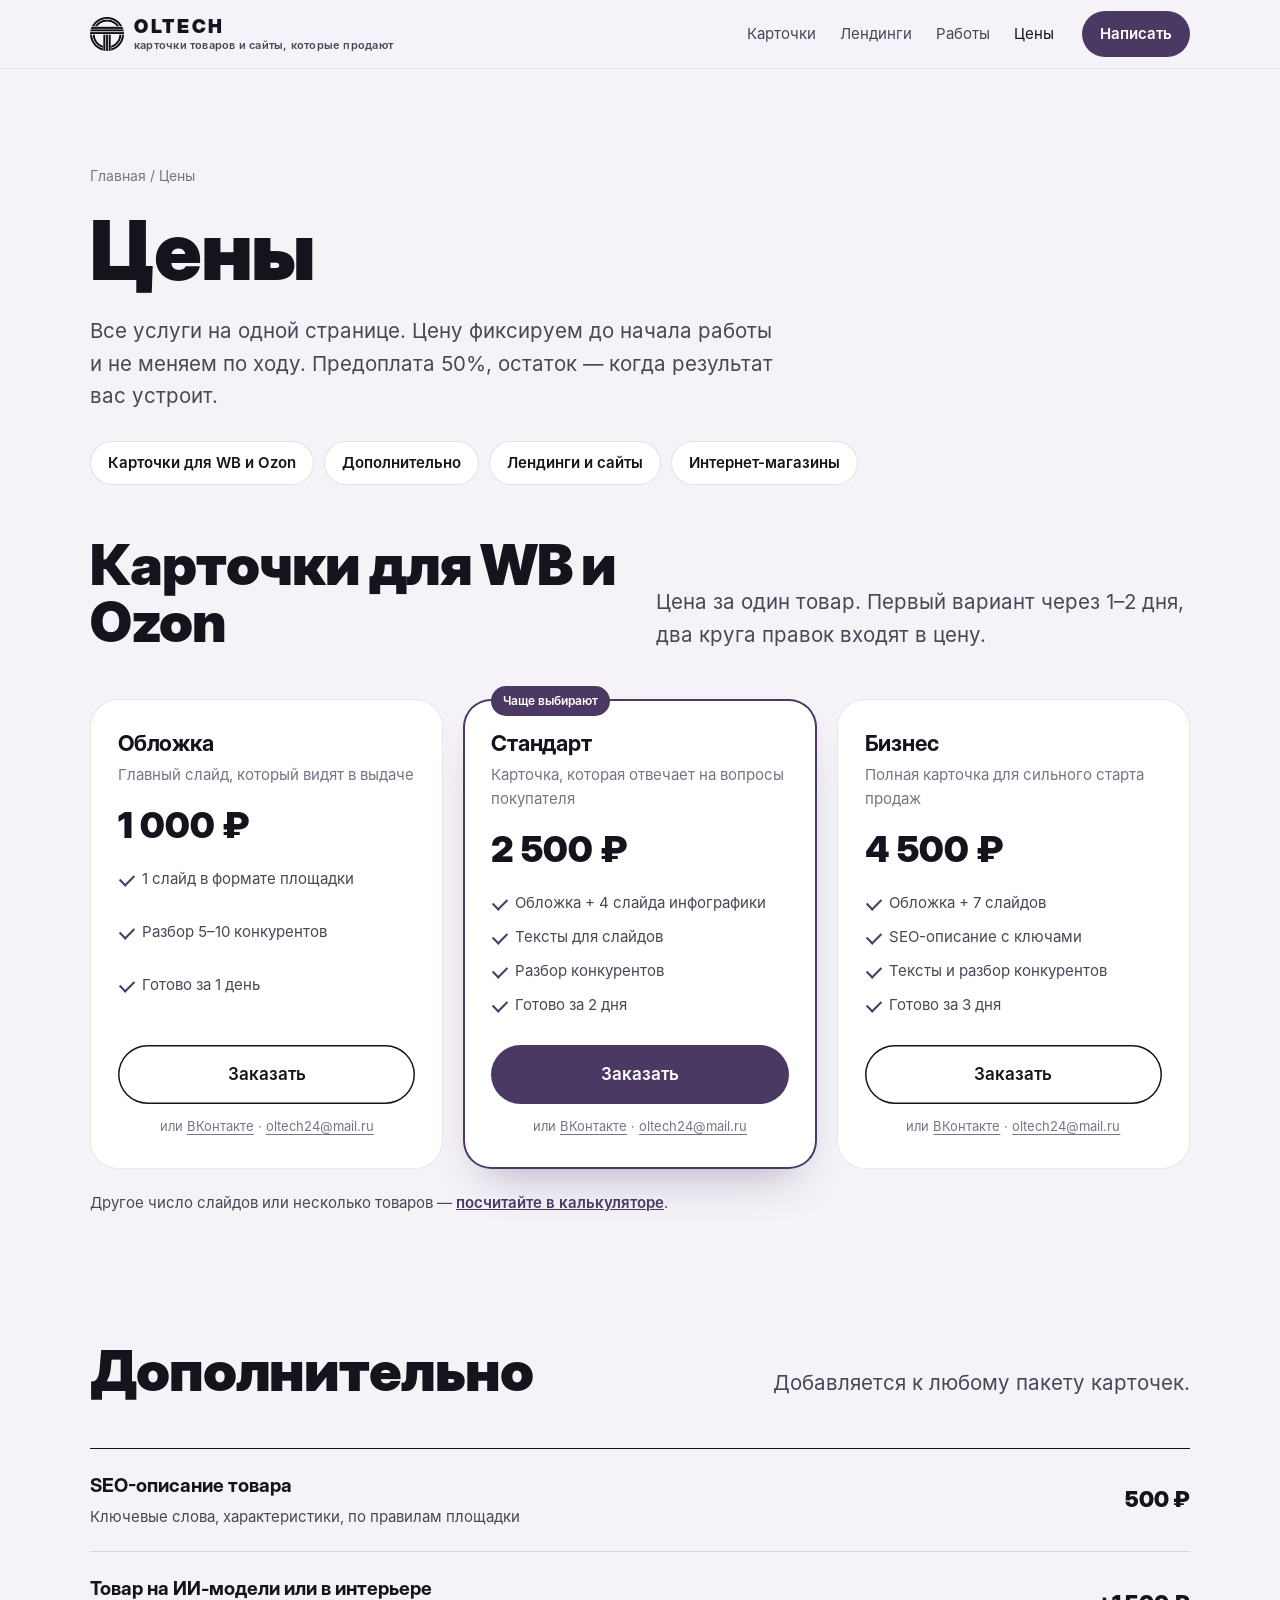
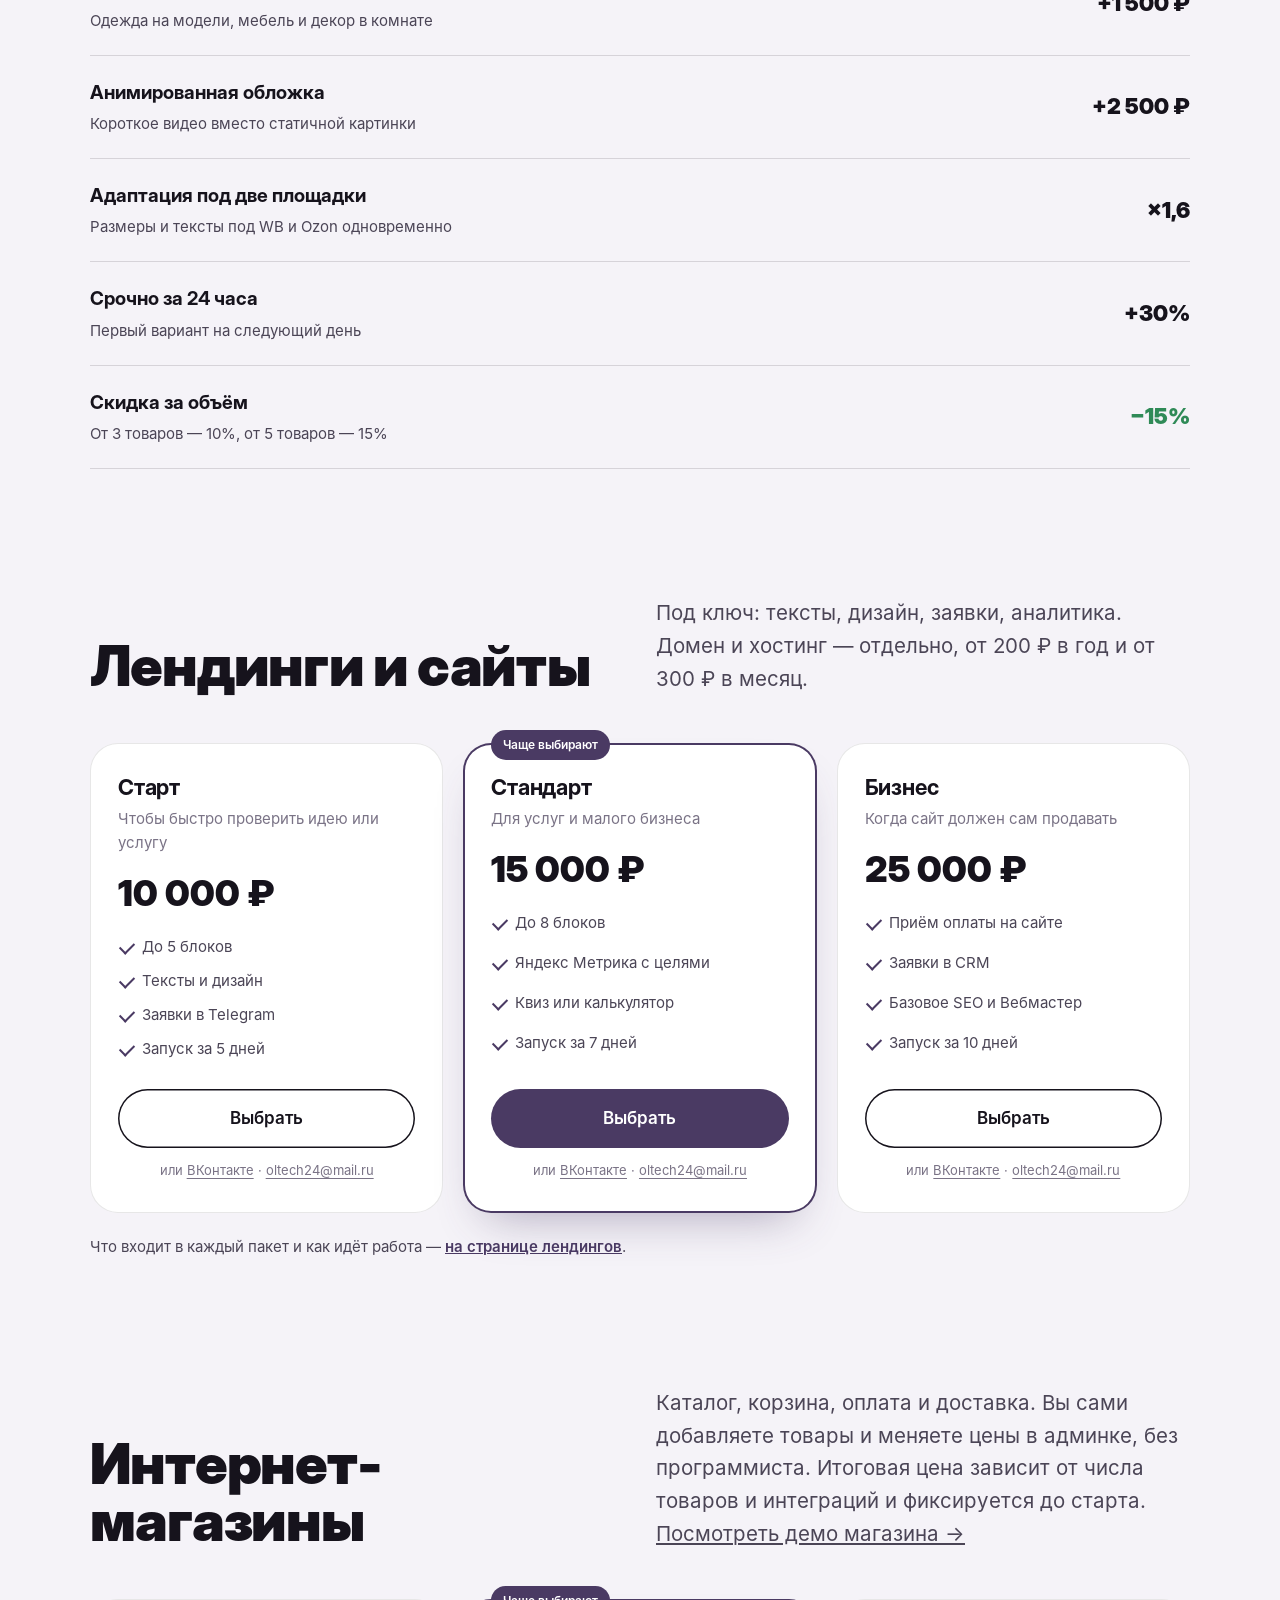
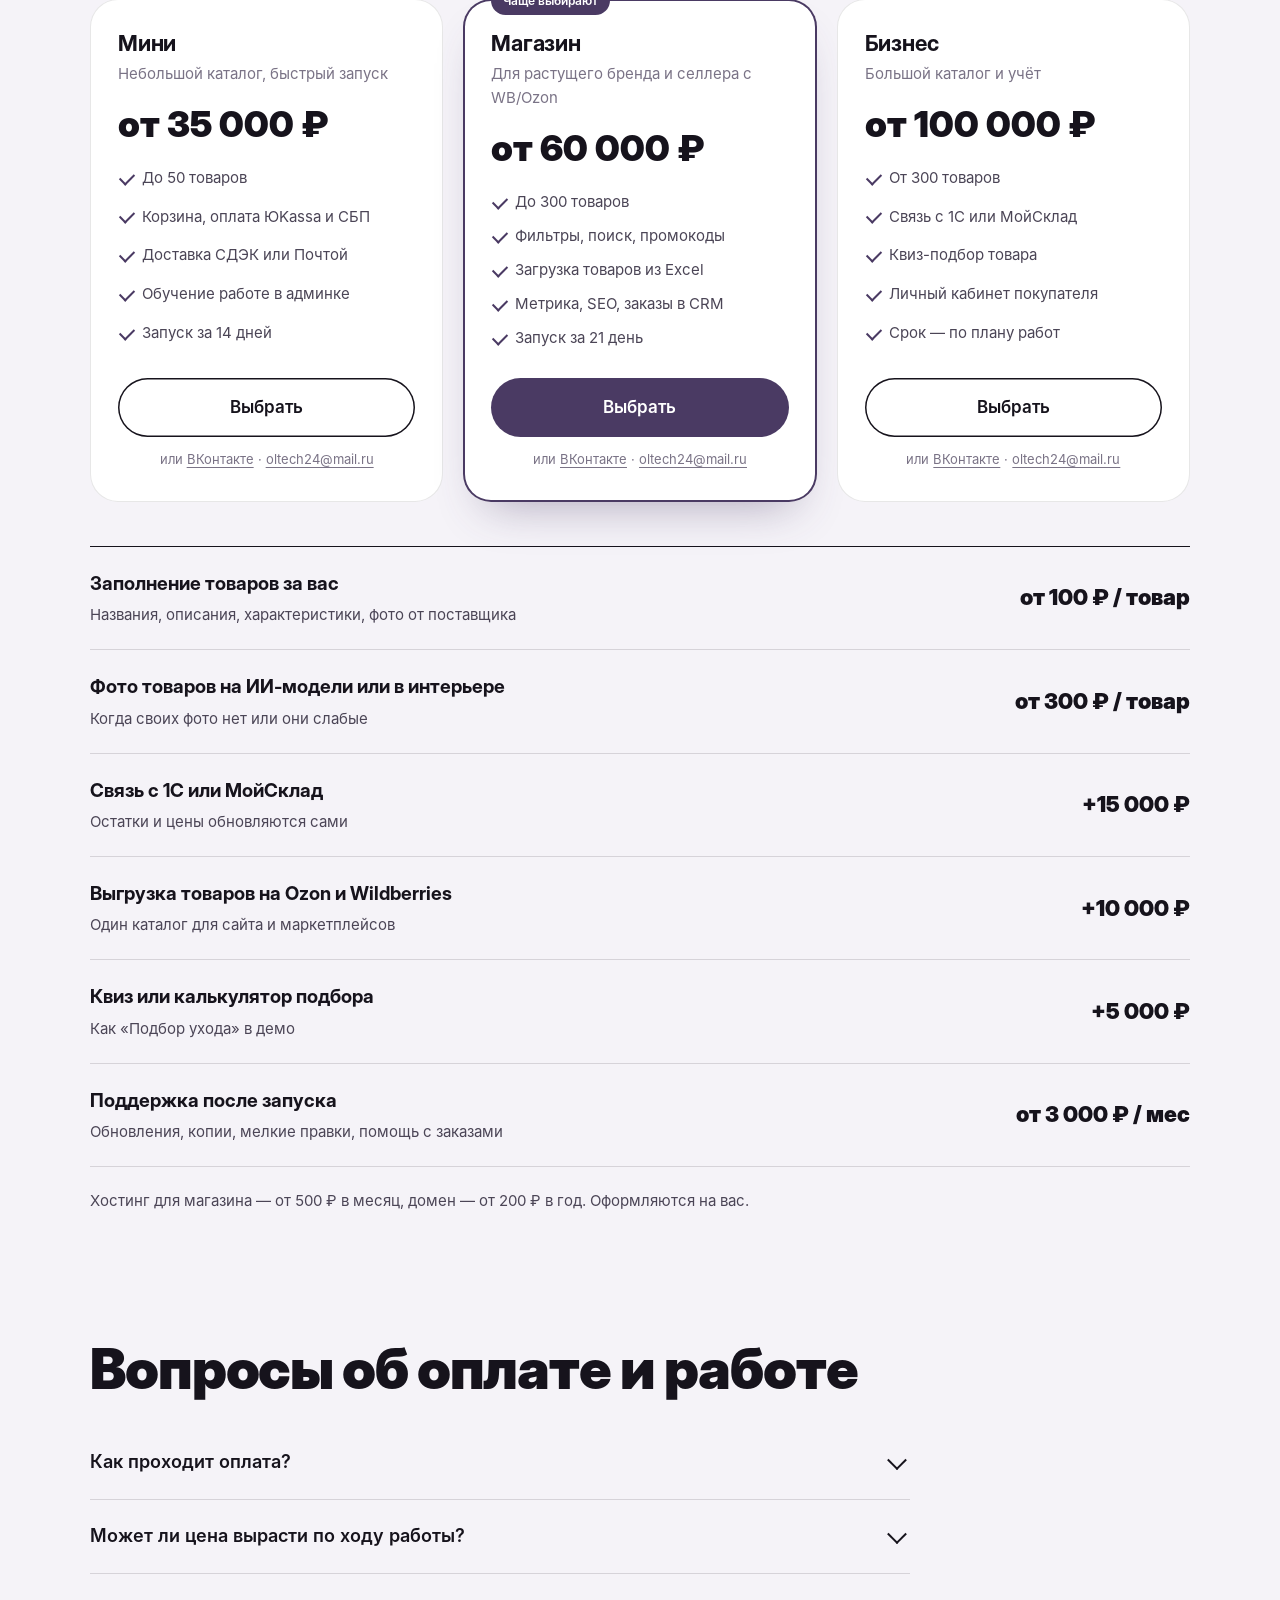
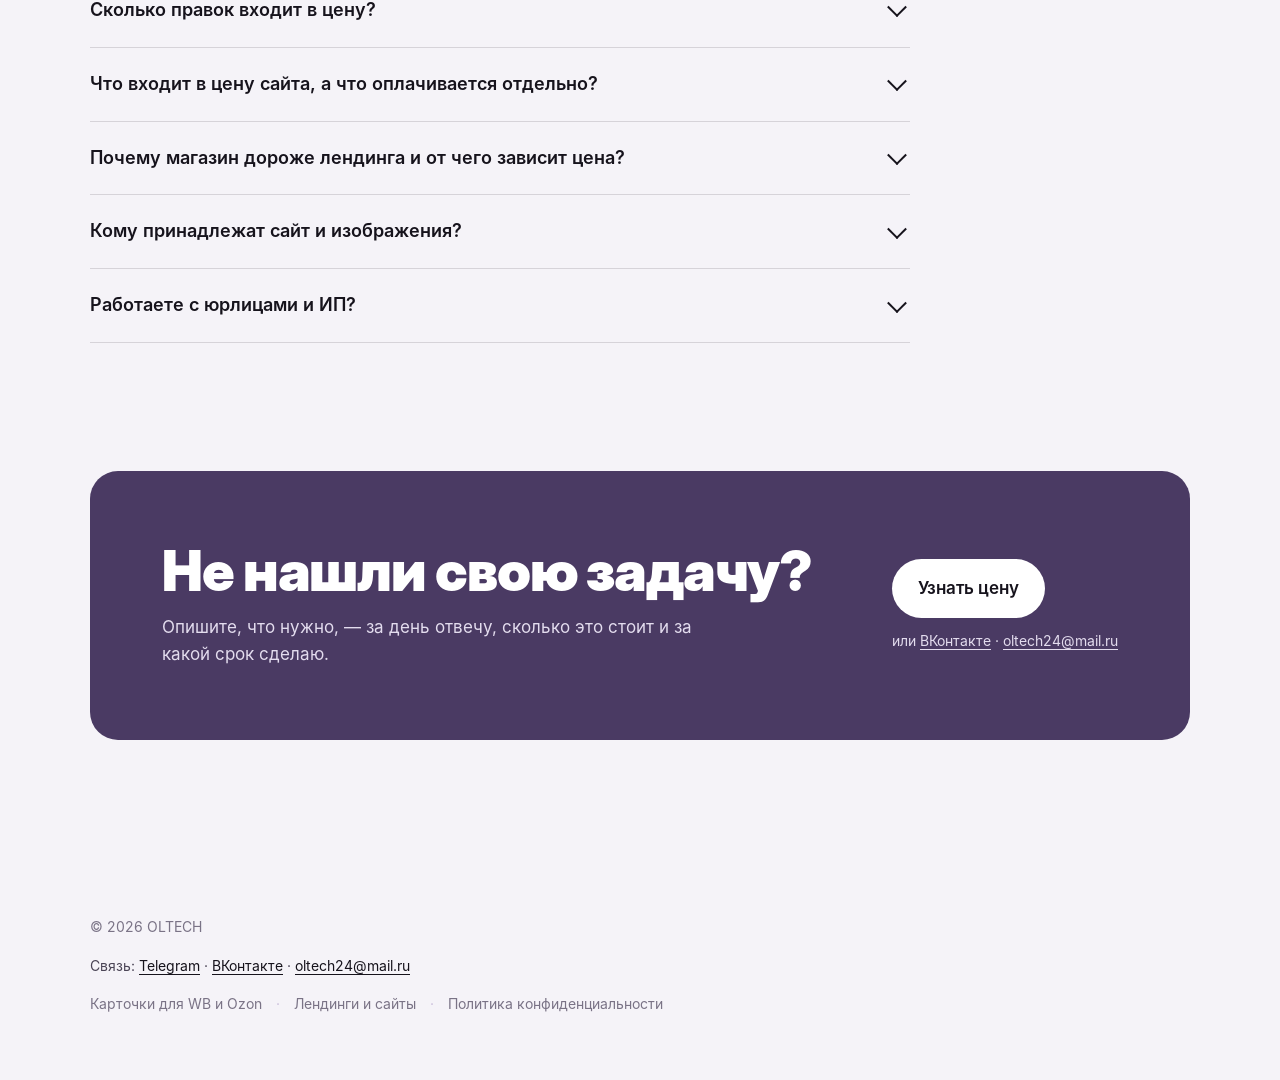
==== commit a75a7a93: "Цены: раздел «Интернет-магазины» — пакеты от 35 000 ₽ и что влияет на цену Co-Authored-By: Claude Op" ====
--- a/ceny/index.html
+++ b/ceny/index.html
@@ -4,7 +4,7 @@
 <meta charset="utf-8">
 <meta name="viewport" content="width=device-width, initial-scale=1">
 <title>Цены на карточки для WB и Ozon и лендинги | OLTECH</title>
-<meta name="description" content="Все цены OLTECH на одной странице: карточки для Wildberries и Ozon от 1 000 ₽, SEO-описание от 500 ₽, лендинги под ключ от 10 000 ₽. Цена фиксируется до начала работы.">
+<meta name="description" content="Все цены OLTECH на одной странице: карточки для Wildberries и Ozon от 1 000 ₽, SEO-описание от 500 ₽, лендинги под ключ от 10 000 ₽, интернет-магазины от 35 000 ₽. Цена фиксируется до начала работы.">
 <link rel="canonical" href="https://oltech24.ru/ceny/">
 <meta property="og:type" content="website">
 <meta property="og:title" content="Цены OLTECH: карточки и лендинги">
@@ -15,7 +15,7 @@
 <link rel="icon" href="/favicon.png" type="image/png">
 <link rel="apple-touch-icon" href="/apple-touch-icon.png">
 <link rel="preload" href="/assets/fonts/inter-display-900.woff" as="font" type="font/woff" crossorigin>
-<link rel="stylesheet" href="/assets/css/style.css?v=18">
+<link rel="stylesheet" href="/assets/css/style.css?v=19">
 <script type="application/ld+json">
 {"@context":"https://schema.org","@graph":[
 {"@type":"BreadcrumbList","itemListElement":[{"@type":"ListItem","position":1,"name":"Главная","item":"https://oltech24.ru/"},{"@type":"ListItem","position":2,"name":"Цены","item":"https://oltech24.ru/ceny/"}]},
@@ -25,7 +25,10 @@
 {"@type":"Offer","name":"Карточка товара: обложка, 7 слайдов и SEO-описание","price":"4500","priceCurrency":"RUB"},
 {"@type":"Offer","name":"Лендинг «Старт»","price":"10000","priceCurrency":"RUB"},
 {"@type":"Offer","name":"Лендинг «Стандарт»","price":"15000","priceCurrency":"RUB"},
-{"@type":"Offer","name":"Лендинг «Бизнес»","price":"25000","priceCurrency":"RUB"}]}
+{"@type":"Offer","name":"Лендинг «Бизнес»","price":"25000","priceCurrency":"RUB"},
+{"@type":"Offer","name":"Интернет-магазин «Мини»","price":"35000","priceCurrency":"RUB"},
+{"@type":"Offer","name":"Интернет-магазин «Магазин»","price":"60000","priceCurrency":"RUB"},
+{"@type":"Offer","name":"Интернет-магазин «Бизнес»","price":"100000","priceCurrency":"RUB"}]}
 ]}
 </script>
 </head>
@@ -56,6 +59,7 @@
         <a href="#cards">Карточки для WB и Ozon</a>
         <a href="#extra">Дополнительно</a>
         <a href="#sites">Лендинги и сайты</a>
+        <a href="#shop">Интернет-магазины</a>
       </div>
     </div>
   </section>
@@ -174,6 +178,66 @@
     </div>
   </section>
 
+  <section class="blk" id="shop" style="padding-top:0" aria-labelledby="shop-h">
+    <div class="wrap">
+      <div class="blk-head">
+        <h2 id="shop-h">Интернет-магазины</h2>
+        <p class="lead">Каталог, корзина, оплата и доставка. Вы сами добавляете товары и меняете цены в админке, без программиста. Итоговая цена зависит от числа товаров и интеграций и фиксируется до старта. <a href="/portfolio/magazin/" target="_blank" rel="noopener">Посмотреть демо магазина →</a></p>
+      </div>
+      <div class="plans">
+        <article class="plan">
+          <h3>Мини</h3>
+          <p class="plan-for">Небольшой каталог, быстрый запуск</p>
+          <p class="plan-price">от 35 000 ₽</p>
+          <ul>
+            <li>До 50 товаров</li>
+            <li>Корзина, оплата ЮKassa и СБП</li>
+            <li>Доставка СДЭК или Почтой</li>
+            <li>Обучение работе в админке</li>
+            <li>Запуск за 14 дней</li>
+          </ul>
+          <a class="btn btn-line" data-contact="Здравствуйте! Интересует интернет-магазин, пакет «Мини» (от 35 000 ₽). Что продаю и сколько товаров: " href="https://t.me/olvr23">Выбрать</a><span class="alt-contact">или <a href="https://vk.ru/id1036892390" target="_blank" rel="noopener">ВКонтакте</a> · <a href="mailto:oltech24@mail.ru">oltech24@mail.ru</a></span>
+        </article>
+        <article class="plan best">
+          <span class="plan-tag">Чаще выбирают</span>
+          <h3>Магазин</h3>
+          <p class="plan-for">Для растущего бренда и селлера с WB/Ozon</p>
+          <p class="plan-price">от 60 000 ₽</p>
+          <ul>
+            <li>До 300 товаров</li>
+            <li>Фильтры, поиск, промокоды</li>
+            <li>Загрузка товаров из Excel</li>
+            <li>Метрика, SEO, заказы в CRM</li>
+            <li>Запуск за 21 день</li>
+          </ul>
+          <a class="btn btn-main" data-contact="Здравствуйте! Интересует интернет-магазин, пакет «Магазин» (от 60 000 ₽). Что продаю и сколько товаров: " href="https://t.me/olvr23">Выбрать</a><span class="alt-contact">или <a href="https://vk.ru/id1036892390" target="_blank" rel="noopener">ВКонтакте</a> · <a href="mailto:oltech24@mail.ru">oltech24@mail.ru</a></span>
+        </article>
+        <article class="plan">
+          <h3>Бизнес</h3>
+          <p class="plan-for">Большой каталог и учёт</p>
+          <p class="plan-price">от 100 000 ₽</p>
+          <ul>
+            <li>От 300 товаров</li>
+            <li>Связь с 1С или МойСклад</li>
+            <li>Квиз-подбор товара</li>
+            <li>Личный кабинет покупателя</li>
+            <li>Срок — по плану работ</li>
+          </ul>
+          <a class="btn btn-line" data-contact="Здравствуйте! Интересует интернет-магазин, пакет «Бизнес» (от 100 000 ₽). Что продаю и сколько товаров: " href="https://t.me/olvr23">Выбрать</a><span class="alt-contact">или <a href="https://vk.ru/id1036892390" target="_blank" rel="noopener">ВКонтакте</a> · <a href="mailto:oltech24@mail.ru">oltech24@mail.ru</a></span>
+        </article>
+      </div>
+      <div class="price-list" style="margin-top:44px">
+        <div><span><b>Заполнение товаров за вас</b>Названия, описания, характеристики, фото от поставщика</span><em>от 100 ₽ / товар</em></div>
+        <div><span><b>Фото товаров на ИИ-модели или в интерьере</b>Когда своих фото нет или они слабые</span><em>от 300 ₽ / товар</em></div>
+        <div><span><b>Связь с 1С или МойСклад</b>Остатки и цены обновляются сами</span><em>+15 000 ₽</em></div>
+        <div><span><b>Выгрузка товаров на Ozon и Wildberries</b>Один каталог для сайта и маркетплейсов</span><em>+10 000 ₽</em></div>
+        <div><span><b>Квиз или калькулятор подбора</b>Как «Подбор ухода» в демо</span><em>+5 000 ₽</em></div>
+        <div><span><b>Поддержка после запуска</b>Обновления, копии, мелкие правки, помощь с заказами</span><em>от 3 000 ₽ / мес</em></div>
+      </div>
+      <p class="price-more">Хостинг для магазина — от 500 ₽ в месяц, домен — от 200 ₽ в год. Оформляются на вас.</p>
+    </div>
+  </section>
+
   <section class="blk" style="padding-top:0" aria-labelledby="faq-h">
     <div class="wrap">
       <h2 id="faq-h" style="margin-bottom:28px">Вопросы об оплате и работе</h2>
@@ -182,6 +246,7 @@
         <details><summary>Может ли цена вырасти по ходу работы?</summary><p>Нет. Цену фиксируем до начала, исходя из задачи. Если в процессе вы захотите добавить что-то сверх оговорённого, сначала скажу, сколько это стоит, и только после вашего согласия возьмусь.</p></details>
         <details><summary>Сколько правок входит в цену?</summary><p>Два круга правок — и для карточек, и для сайтов. Мелкие правки на сайте в первый месяц после запуска вношу бесплатно.</p></details>
         <details><summary>Что входит в цену сайта, а что оплачивается отдельно?</summary><p>В цену входят тексты, дизайн, вёрстка, адаптация под телефон, подключение заявок и аналитики. Отдельно — домен (от 200 ₽ в год) и хостинг (от 300 ₽ в месяц): они оформляются на вас, чтобы сайт был вашей собственностью.</p></details>
+        <details><summary>Почему магазин дороже лендинга и от чего зависит цена?</summary><p>В магазине больше страниц и логики: каталог, фильтры, корзина, оплата, доставка, админка. Цена растёт от числа товаров, от того, кто их заполняет, и от интеграций (1С, МойСклад, маркетплейсы, CRM). Назову точную сумму после короткого брифа и зафиксирую её до старта.</p></details>
         <details><summary>Кому принадлежат сайт и изображения?</summary><p>Вам. После оплаты передаю все файлы, доступы к домену, хостингу и Метрике. Права на готовые изображения тоже ваши.</p></details>
         <details><summary>Работаете с юрлицами и ИП?</summary><p>Да. Самозанятый может работать с ИП и компаниями: выставляю счёт и выдаю чек, налог за меня платить не нужно.</p></details>
       </div>
--- a/assets/css/style.css
+++ b/assets/css/style.css
@@ -391,6 +391,8 @@
 .site b{margin:0 12px;font-family:var(--display);font-weight:700;font-size:21px;line-height:1.2}
 
 .site-txt{margin:8px 12px 0;color:var(--ink-2);font-size:15px;line-height:1.5}
+@media(min-width:761px){.site-wide{grid-column:1/-1}.site-wide .site-thumbs{max-width:560px}}
+.site-txt a{color:inherit;font-weight:600;text-decoration:underline;text-underline-offset:3px}
 @media(max-width:760px){.sites{grid-template-columns:1fr}}
 .sites-h{display:flex;flex-wrap:wrap;align-items:baseline;gap:8px 18px;margin:64px 0 24px;font-size:clamp(26px,3vw,36px)}
 .sites-h a{font-family:inherit;font-size:16px;font-weight:600;letter-spacing:0;color:var(--plum)}
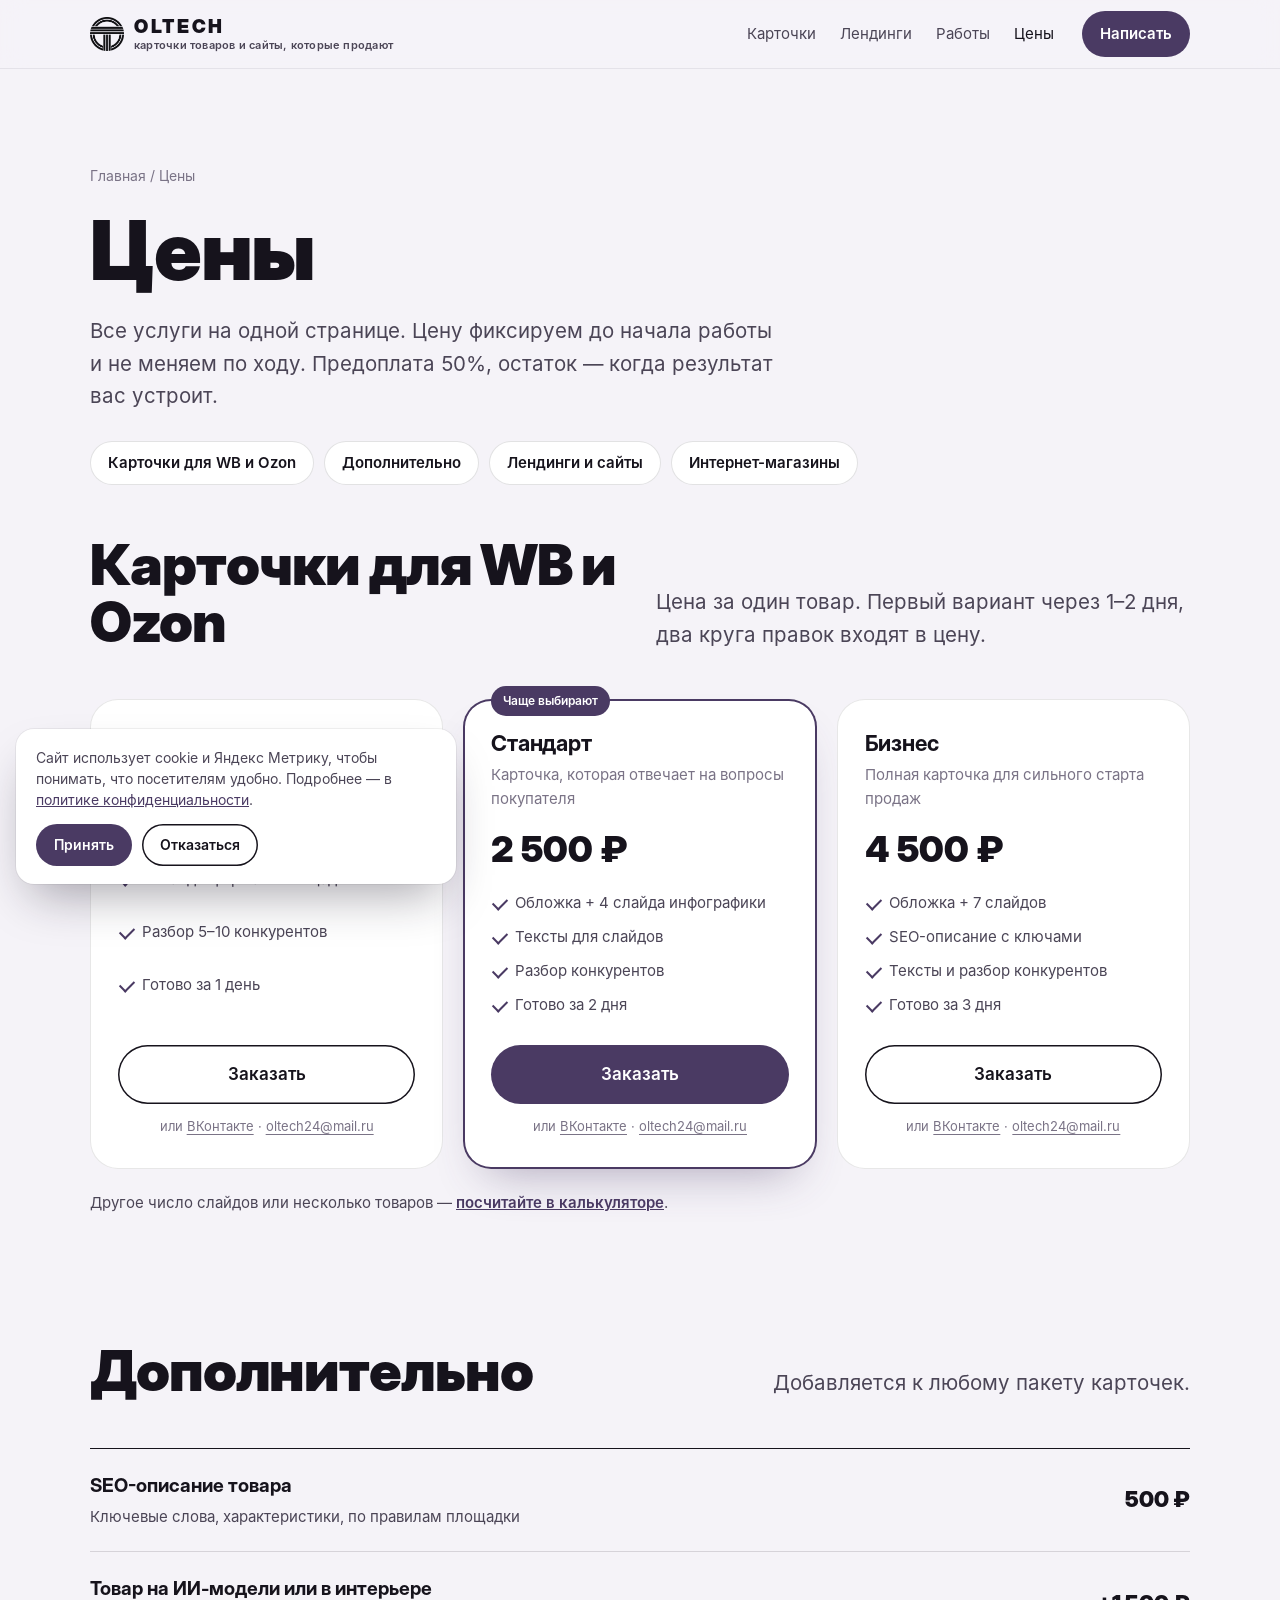
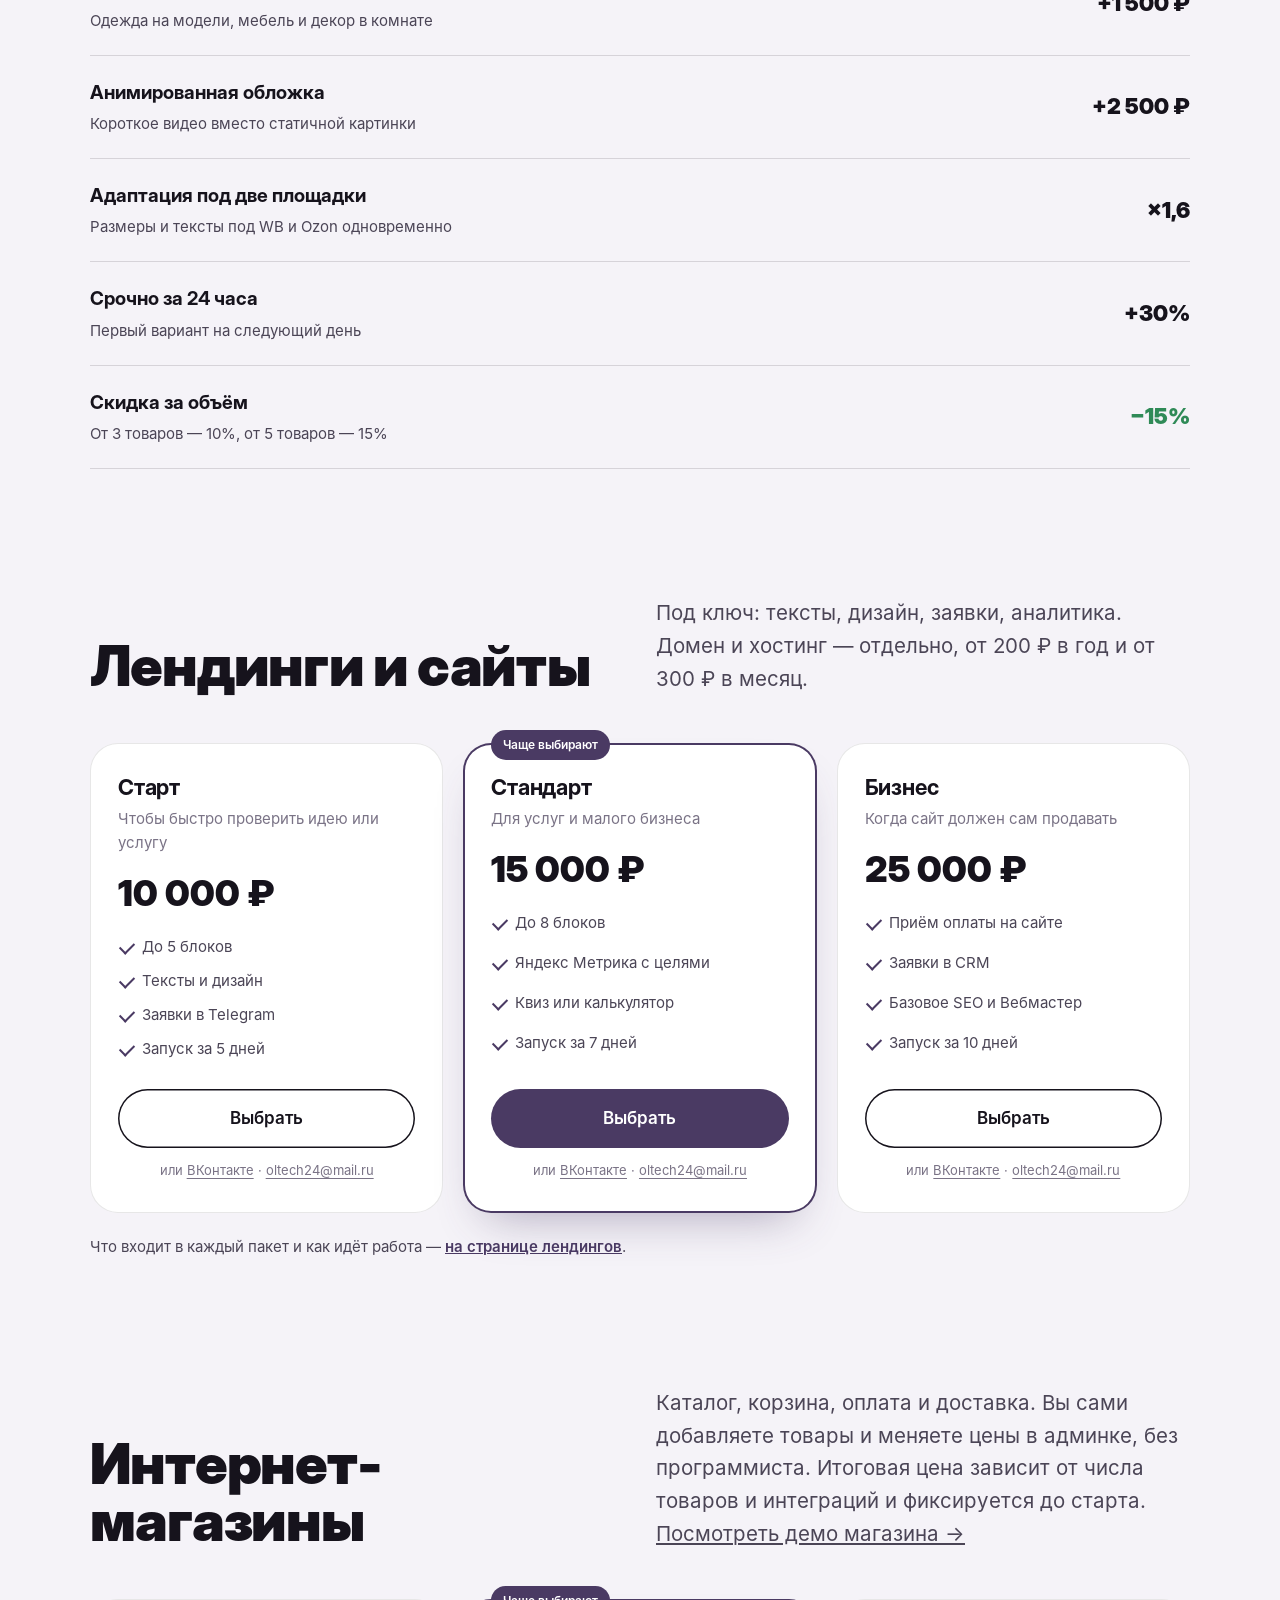
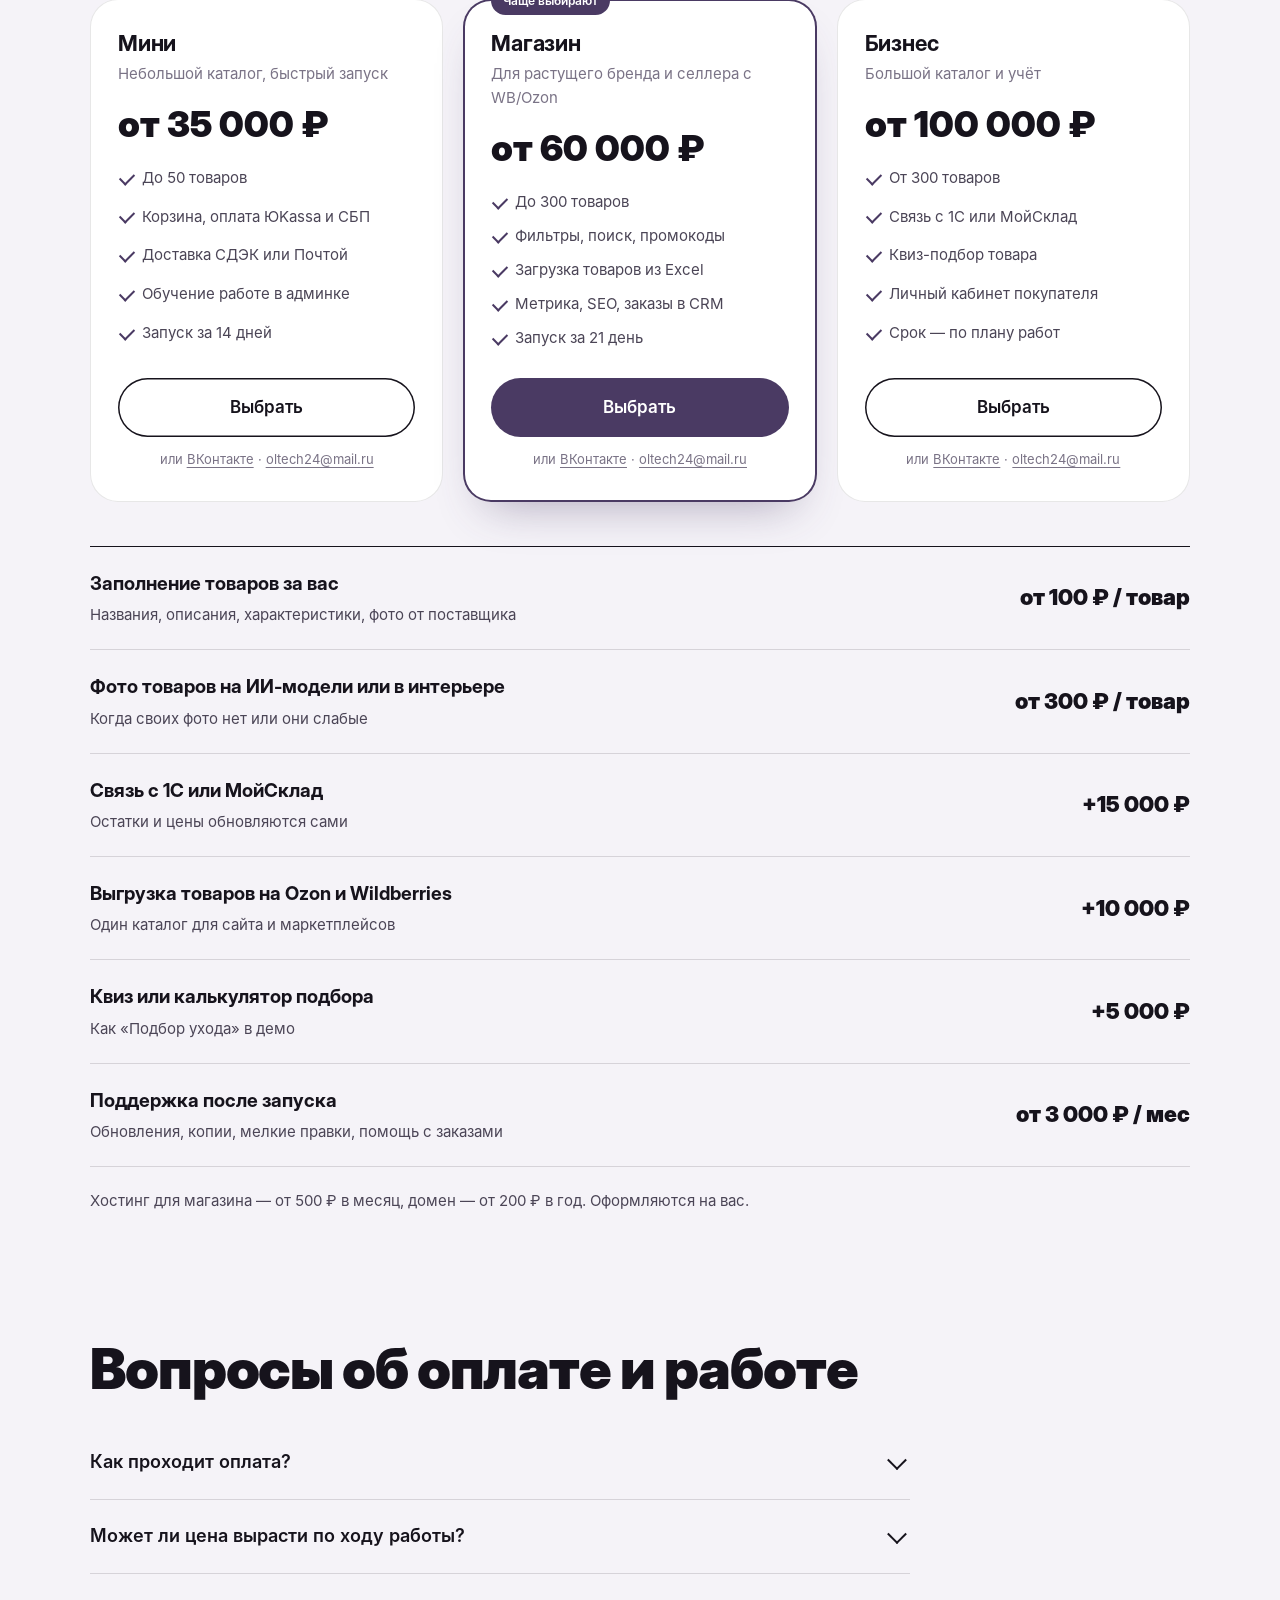
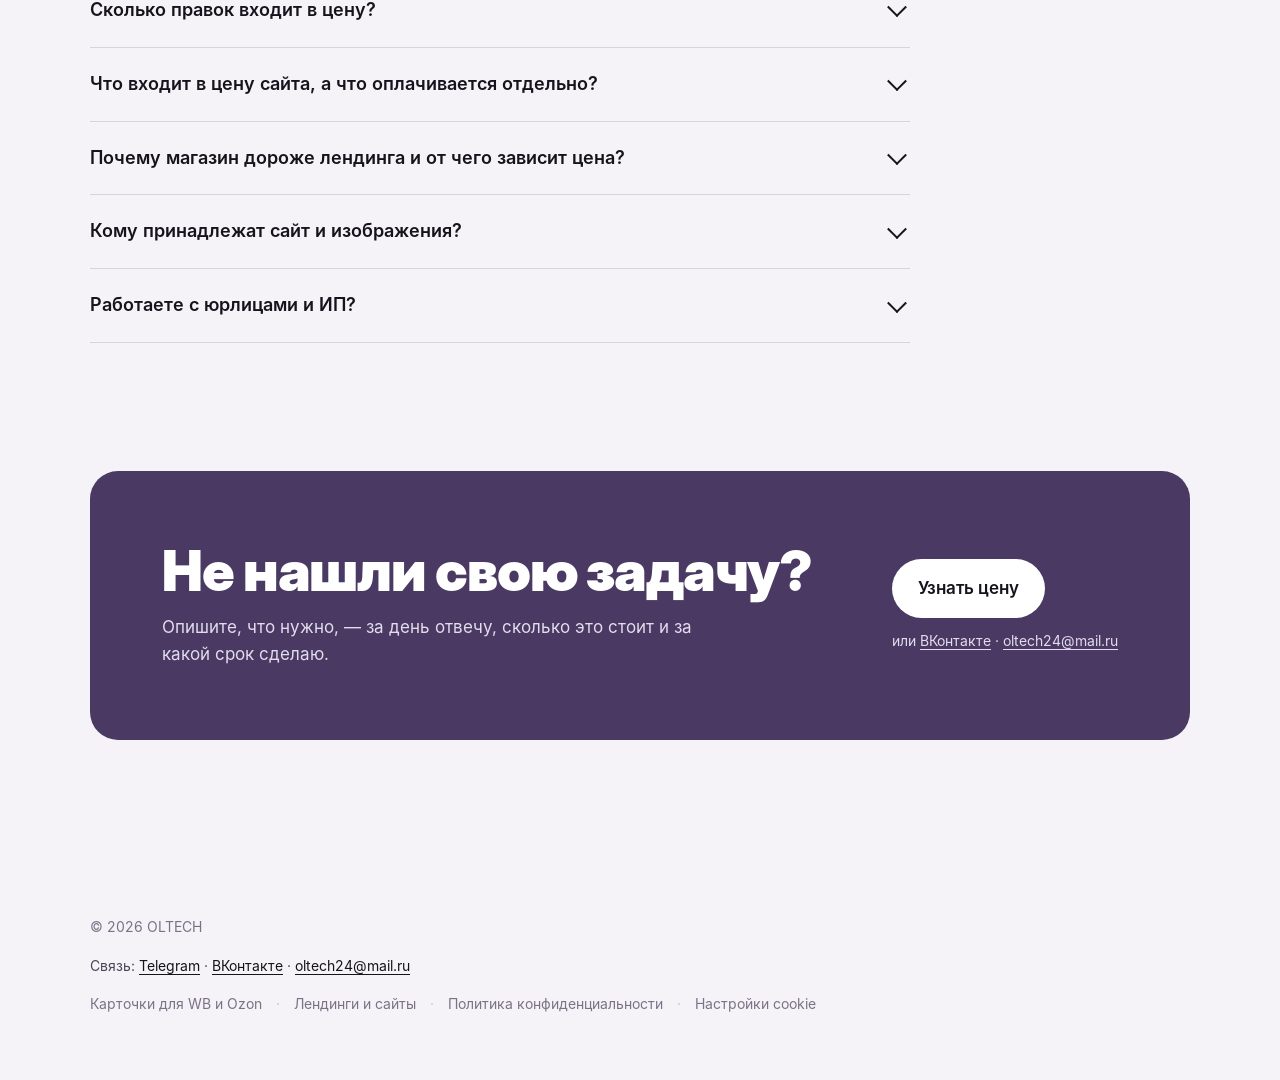
==== commit 94984fd8: "Подключить Яндекс Метрику 113797500 Co-Authored-By: Claude Opus 5.5 (1M context) <noreply@anthropic." ====
--- a/ceny/index.html
+++ b/ceny/index.html
@@ -274,7 +274,7 @@
   </div>
 </footer>
 <button class="to-top" type="button" aria-label="Наверх"><svg viewBox="0 0 24 24" fill="none" stroke="currentColor" stroke-width="2.4" stroke-linecap="round" stroke-linejoin="round" aria-hidden="true"><path d="M12 19V5M5 12l7-7 7 7"/></svg></button>
-<script src="/assets/js/metrika.js?v=6"></script>
+<script src="/assets/js/metrika.js?v=7"></script>
 <script src="/assets/js/main.js?v=7" defer></script>
 </body>
 </html>
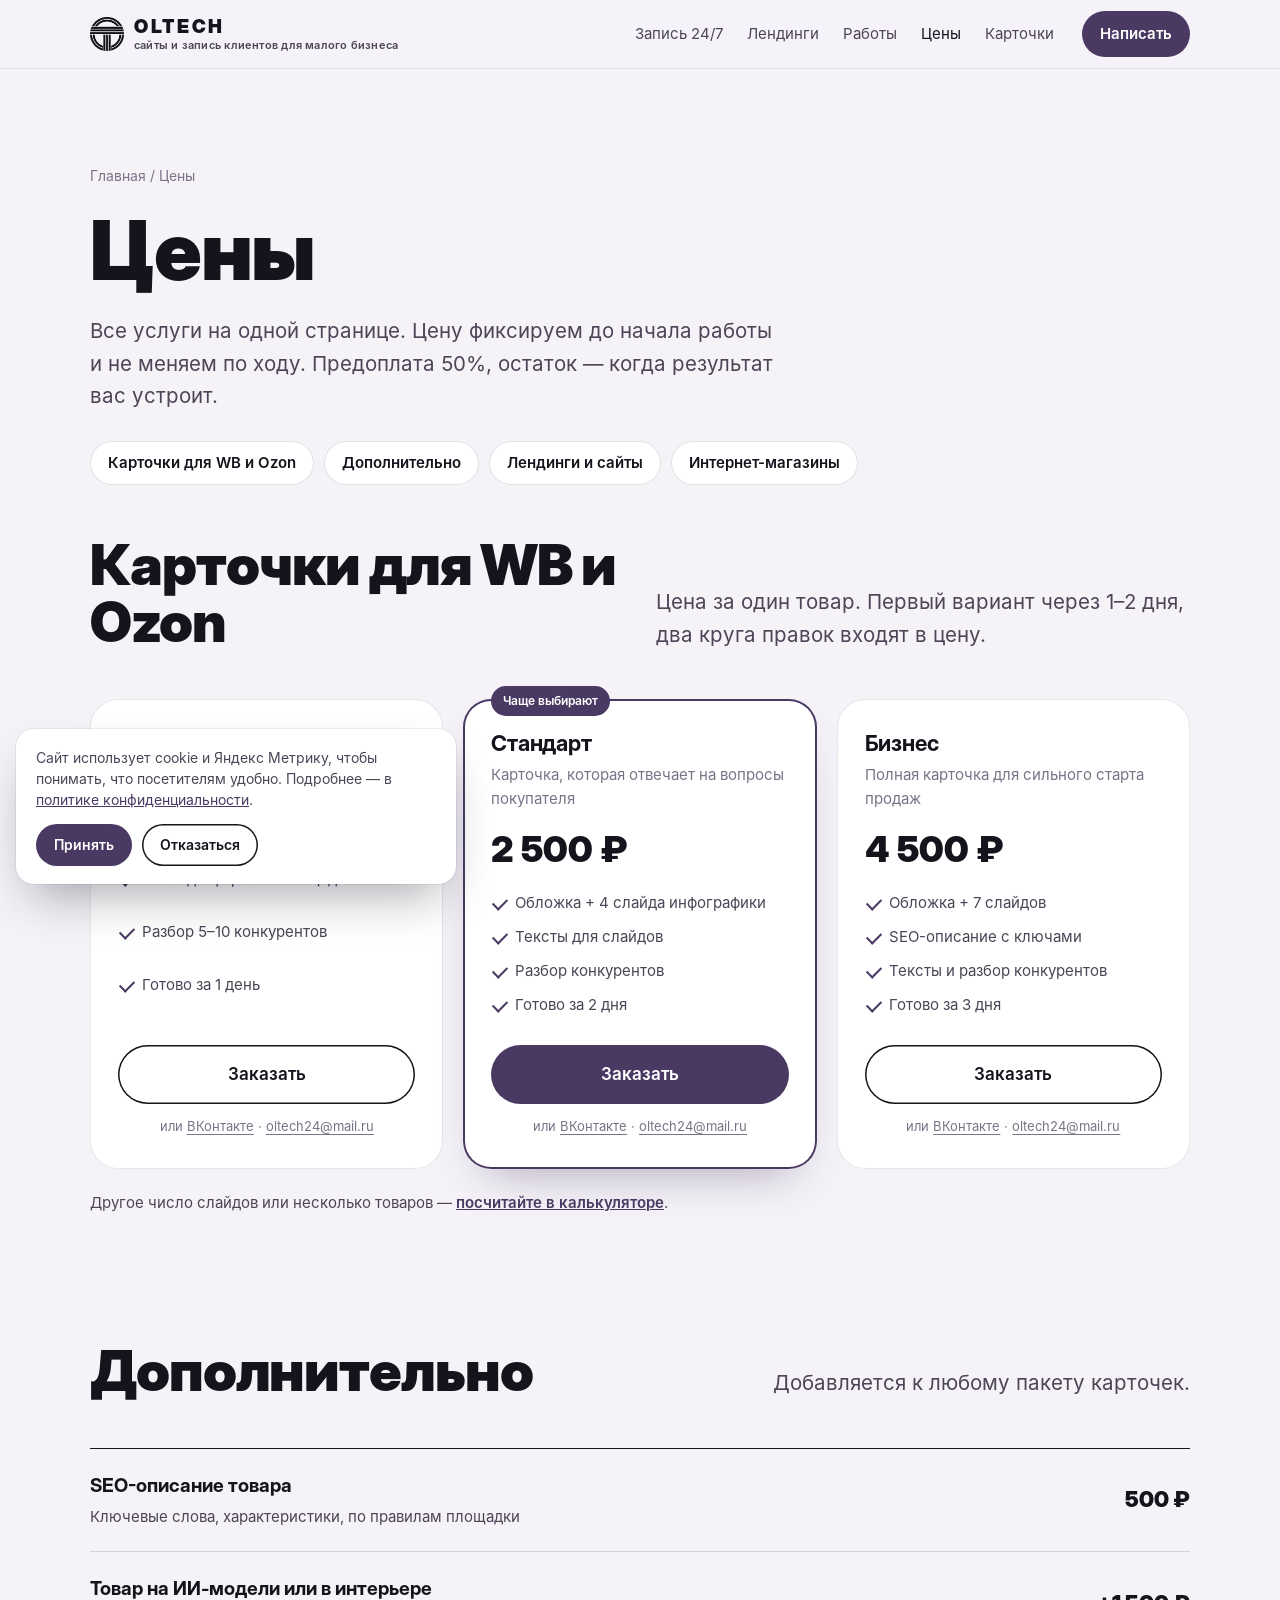
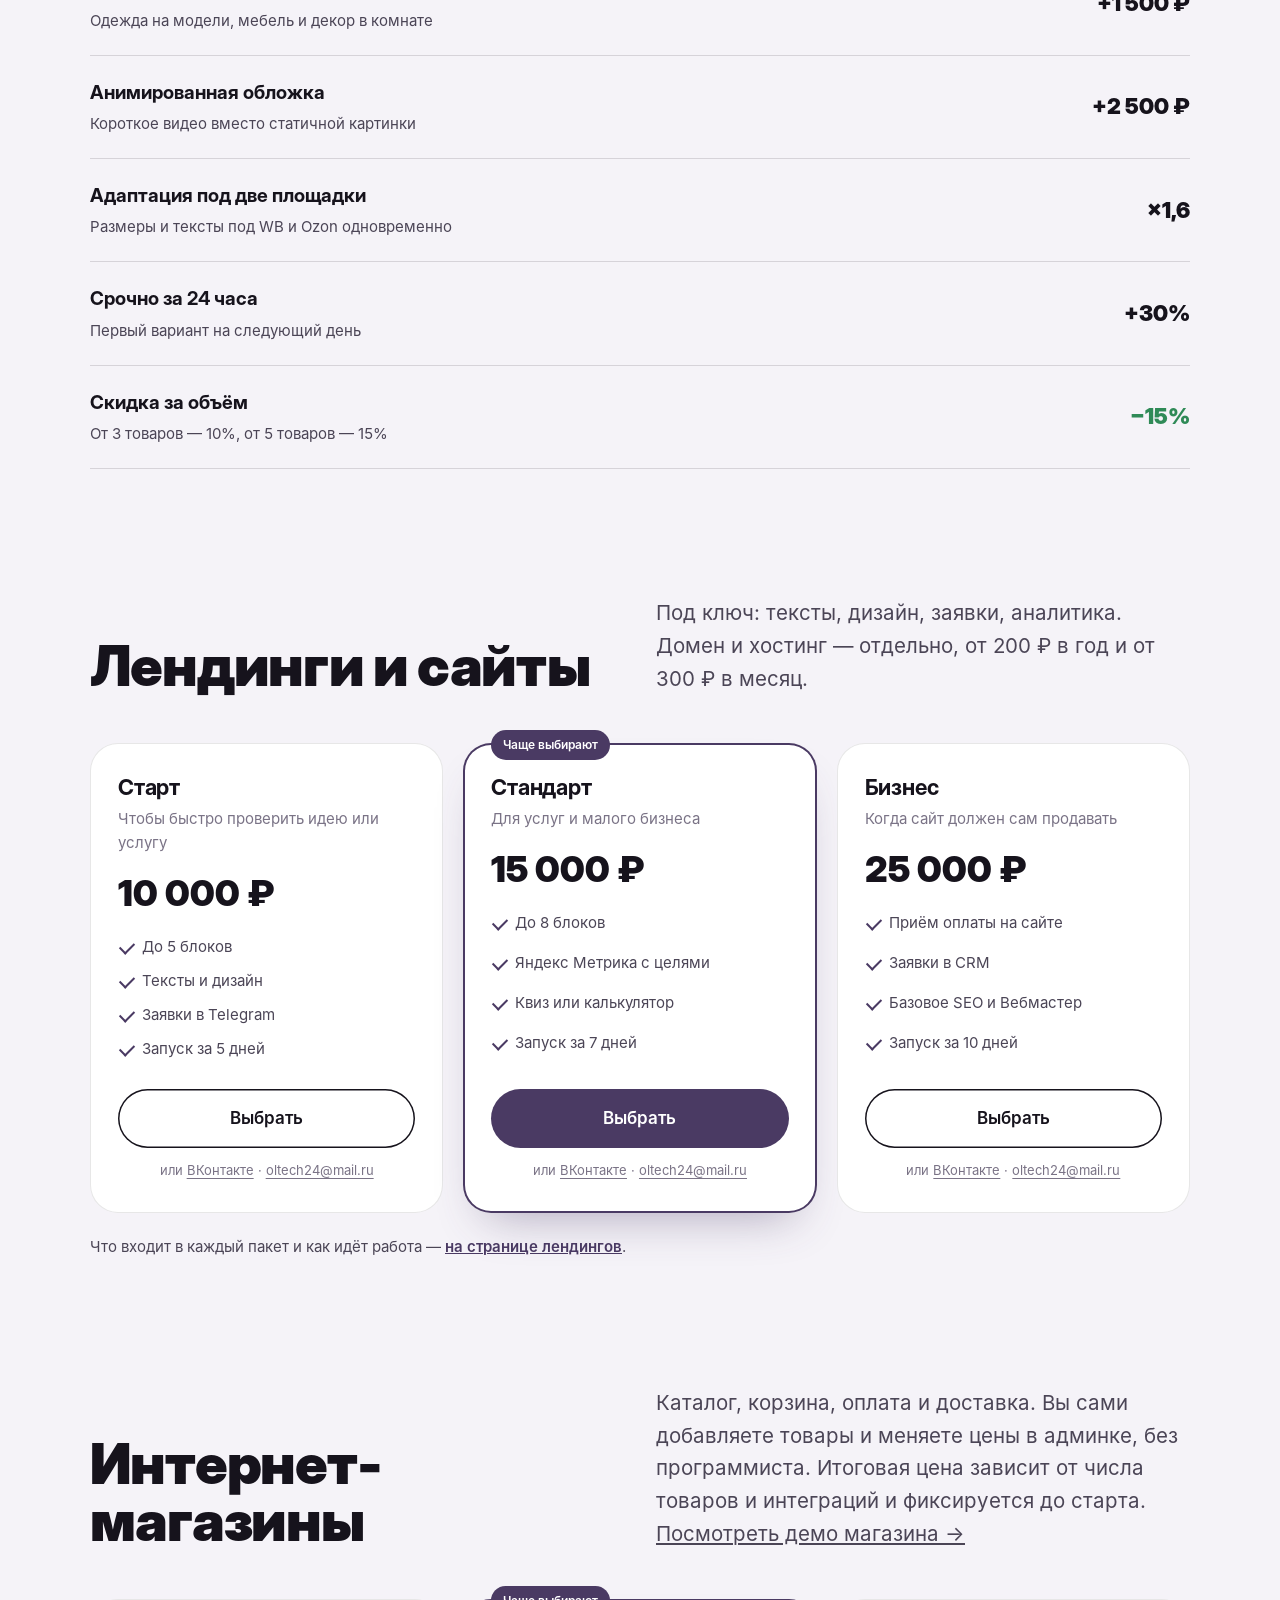
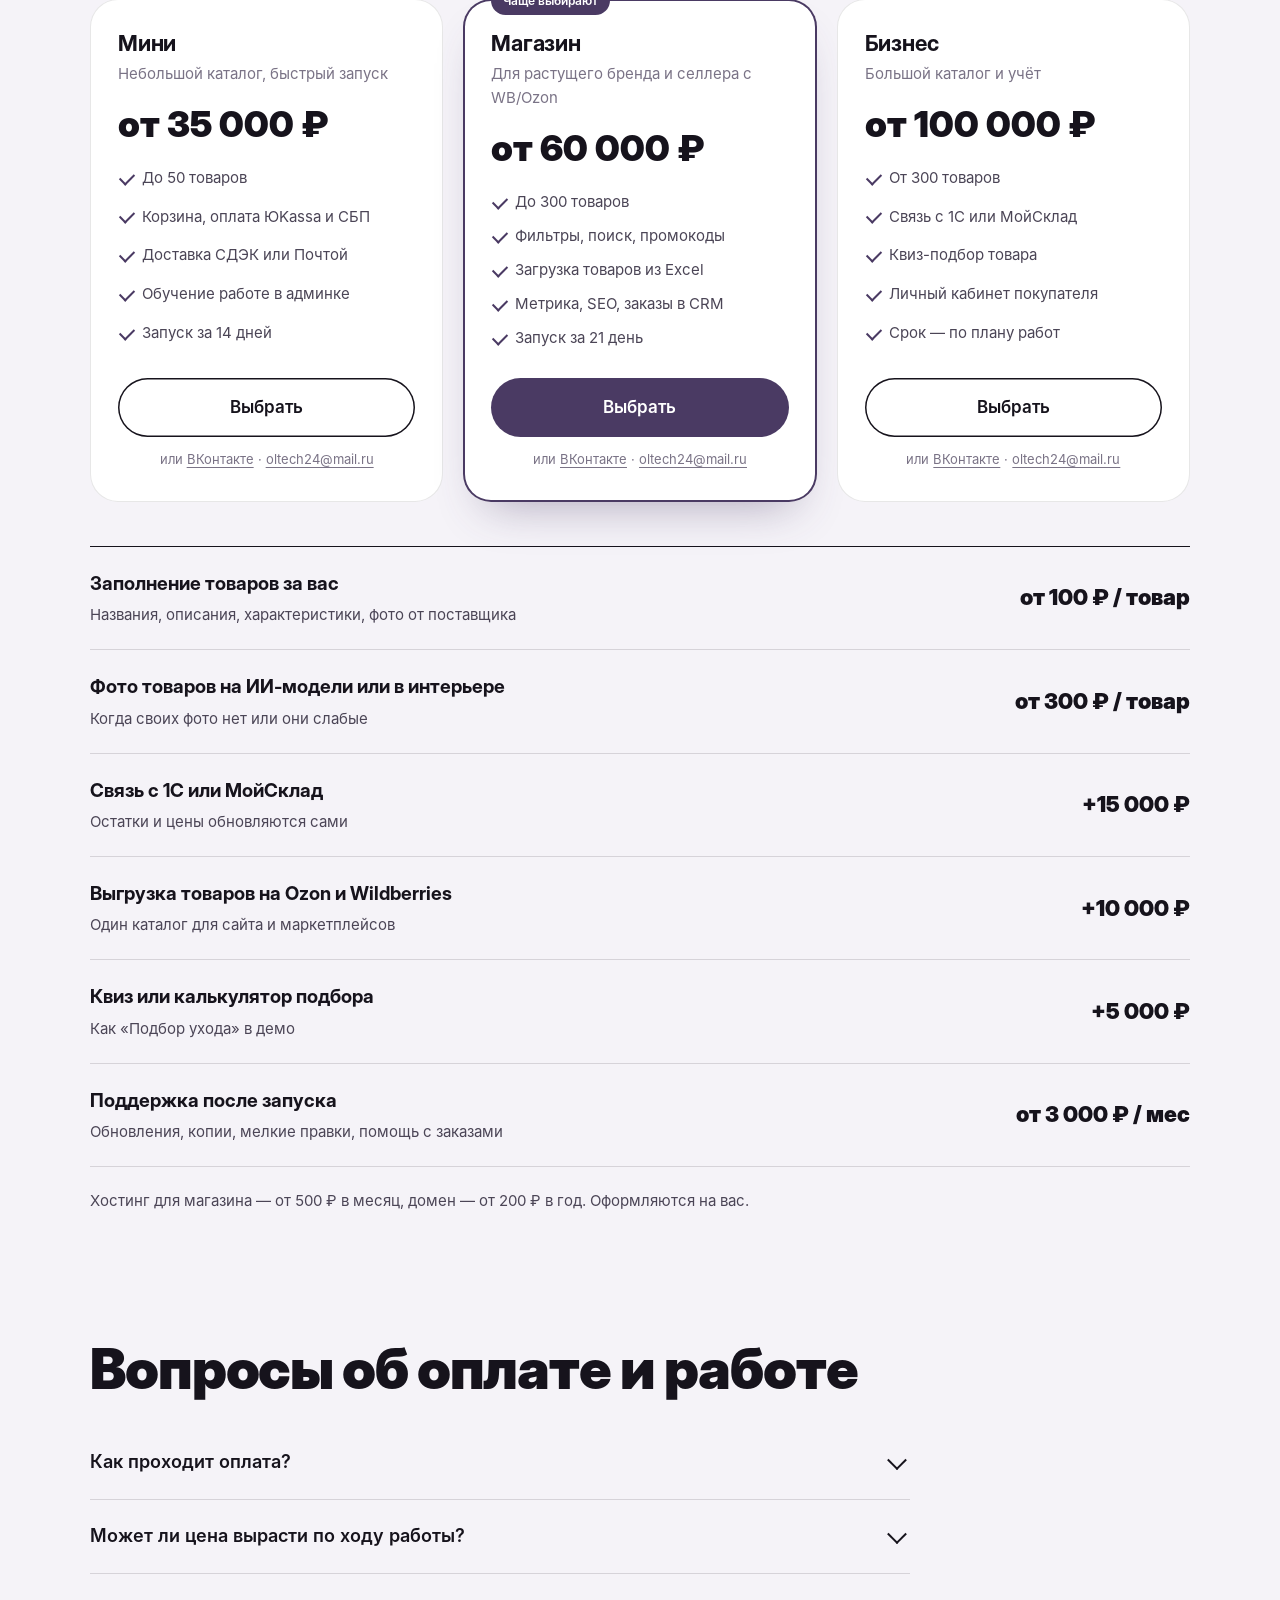
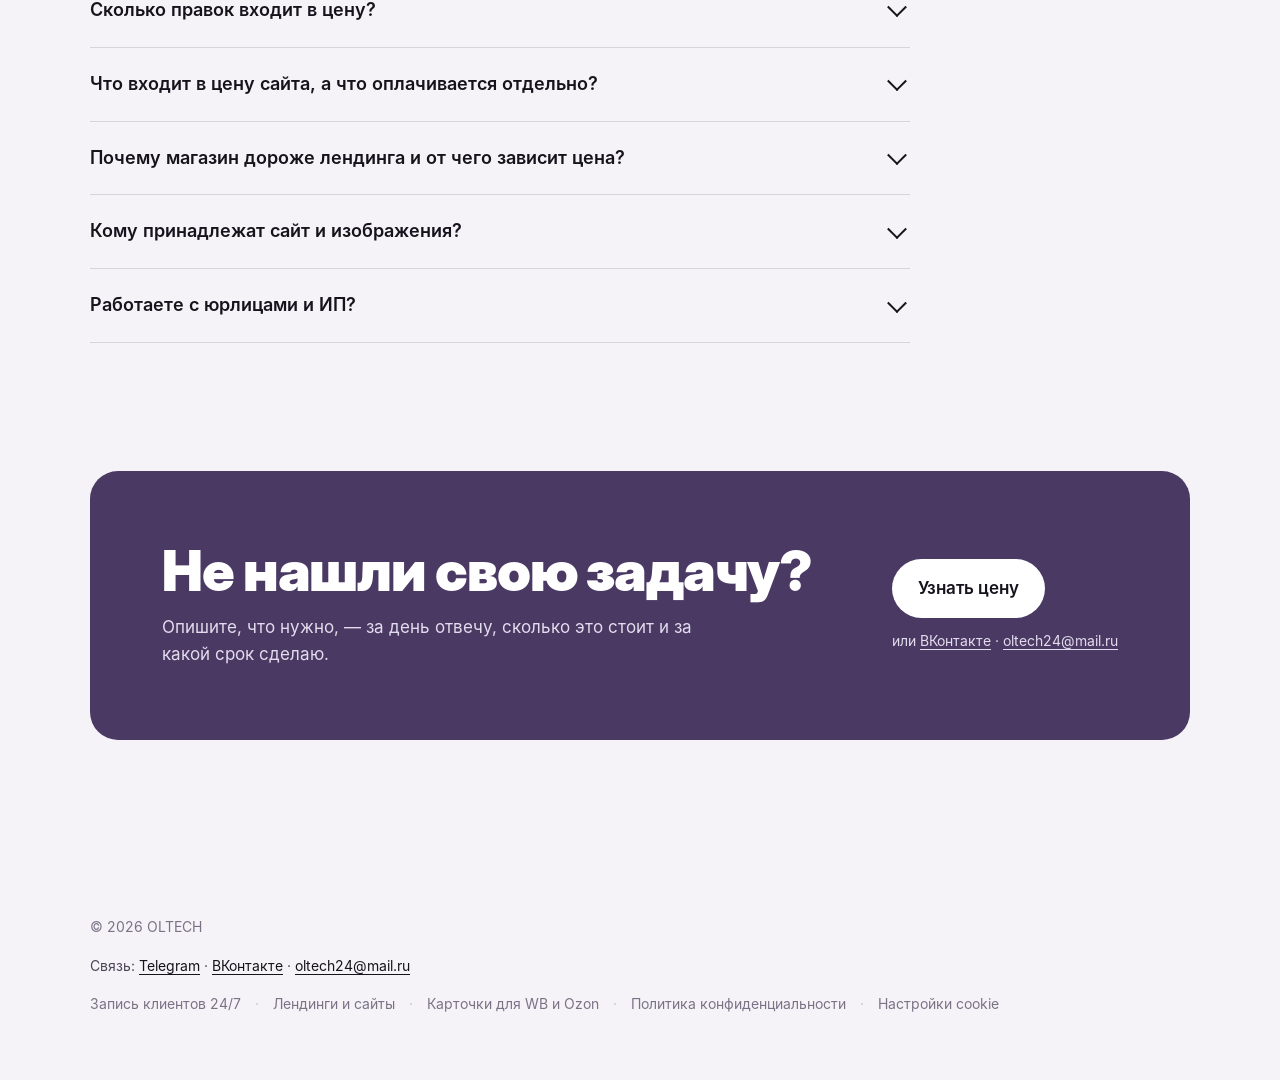
==== commit 47b8fefc: "Put sites and 24/7 booking first: new homepage hero, header and nav; cards moved last Co-Authored-By" ====
--- a/ceny/index.html
+++ b/ceny/index.html
@@ -37,12 +37,13 @@
 
 <header class="top">
   <div class="wrap">
-    <a class="brand" href="/" aria-label="OLTECH, на главную"><img src="/assets/img/logo.png" alt="" width="34" height="34"><span class="brand-t"><b>OLTECH</b><small>карточки товаров и сайты,<br> которые продают</small></span></a>
+    <a class="brand" href="/" aria-label="OLTECH, на главную"><img src="/assets/img/logo.png" alt="" width="34" height="34"><span class="brand-t"><b>OLTECH</b><small>сайты и запись клиентов<br> для малого бизнеса</small></span></a>
     <nav class="nav" id="nav" aria-label="Разделы">
-      <a href="/kartochki/">Карточки</a>
+      <a href="/zapis/">Запись 24/7</a>
       <a href="/lendingi/">Лендинги</a>
       <a href="/#works">Работы</a>
       <a href="/ceny/" aria-current="page">Цены</a>
+      <a href="/kartochki/">Карточки</a>
     </nav>
     <a class="btn btn-main" data-contact="Здравствуйте! Хочу узнать стоимость." href="https://t.me/olvr23">Написать</a>
     <button class="burger" type="button" aria-controls="nav" aria-expanded="false" aria-label="Меню"><span></span></button>
@@ -270,7 +271,7 @@
   <div class="wrap">
     <span>© <span id="year">2026</span> OLTECH</span>
     <span class="foot-contacts">Связь: <a href="https://t.me/olvr23" target="_blank" rel="noopener">Telegram</a> <span class="dot" aria-hidden="true">·</span> <a href="https://vk.ru/id1036892390" target="_blank" rel="noopener">ВКонтакте</a> <span class="dot" aria-hidden="true">·</span> <a href="mailto:oltech24@mail.ru">oltech24@mail.ru</a></span>
-    <span class="foot-links"><a href="/kartochki/">Карточки для WB и Ozon</a> <span class="dot" aria-hidden="true">·</span> <a href="/lendingi/">Лендинги и сайты</a> <span class="dot" aria-hidden="true">·</span> <a href="/privacy/">Политика конфиденциальности</a> <span class="dot" aria-hidden="true">·</span> <button class="linkish" type="button" data-cookie-settings>Настройки cookie</button></span>
+    <span class="foot-links"><a href="/zapis/">Запись клиентов 24/7</a> <span class="dot" aria-hidden="true">·</span> <a href="/lendingi/">Лендинги и сайты</a> <span class="dot" aria-hidden="true">·</span> <a href="/kartochki/">Карточки для WB и Ozon</a> <span class="dot" aria-hidden="true">·</span> <a href="/privacy/">Политика конфиденциальности</a> <span class="dot" aria-hidden="true">·</span> <button class="linkish" type="button" data-cookie-settings>Настройки cookie</button></span>
   </div>
 </footer>
 <button class="to-top" type="button" aria-label="Наверх"><svg viewBox="0 0 24 24" fill="none" stroke="currentColor" stroke-width="2.4" stroke-linecap="round" stroke-linejoin="round" aria-hidden="true"><path d="M12 19V5M5 12l7-7 7 7"/></svg></button>
